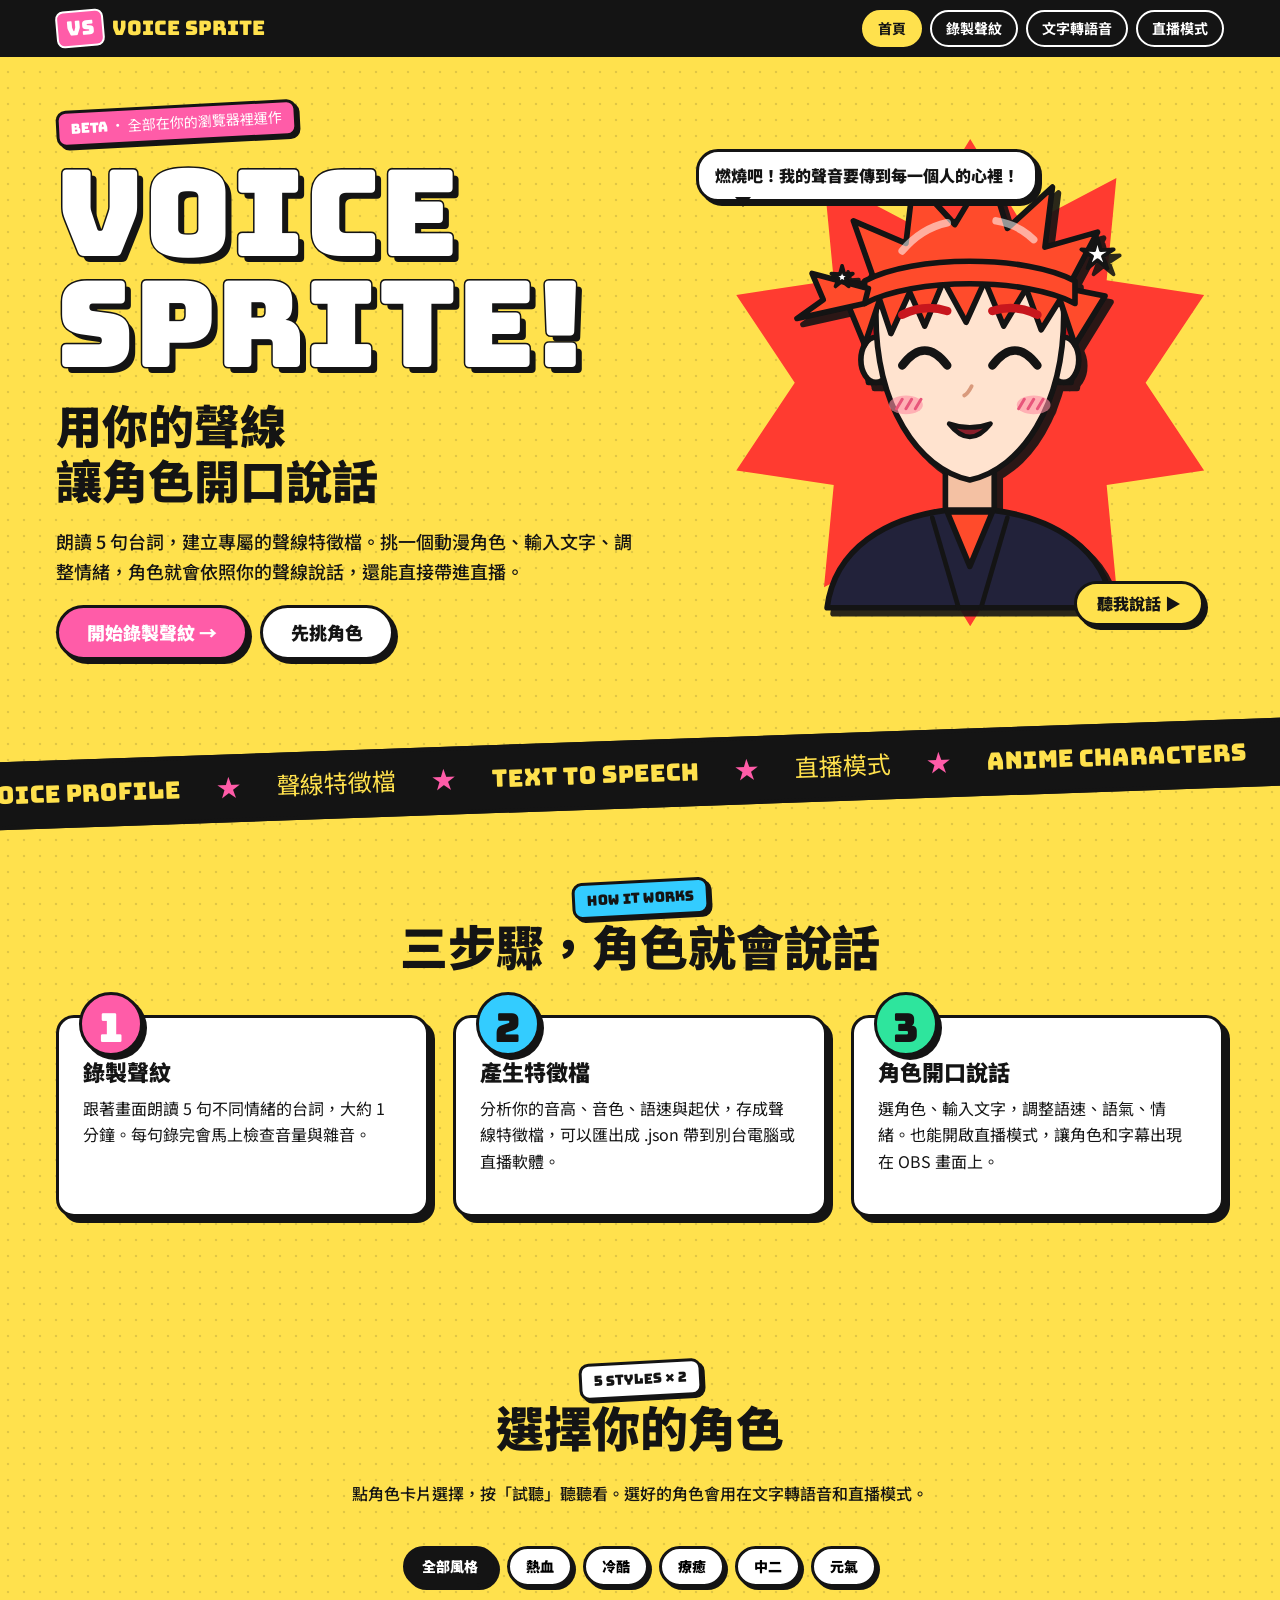
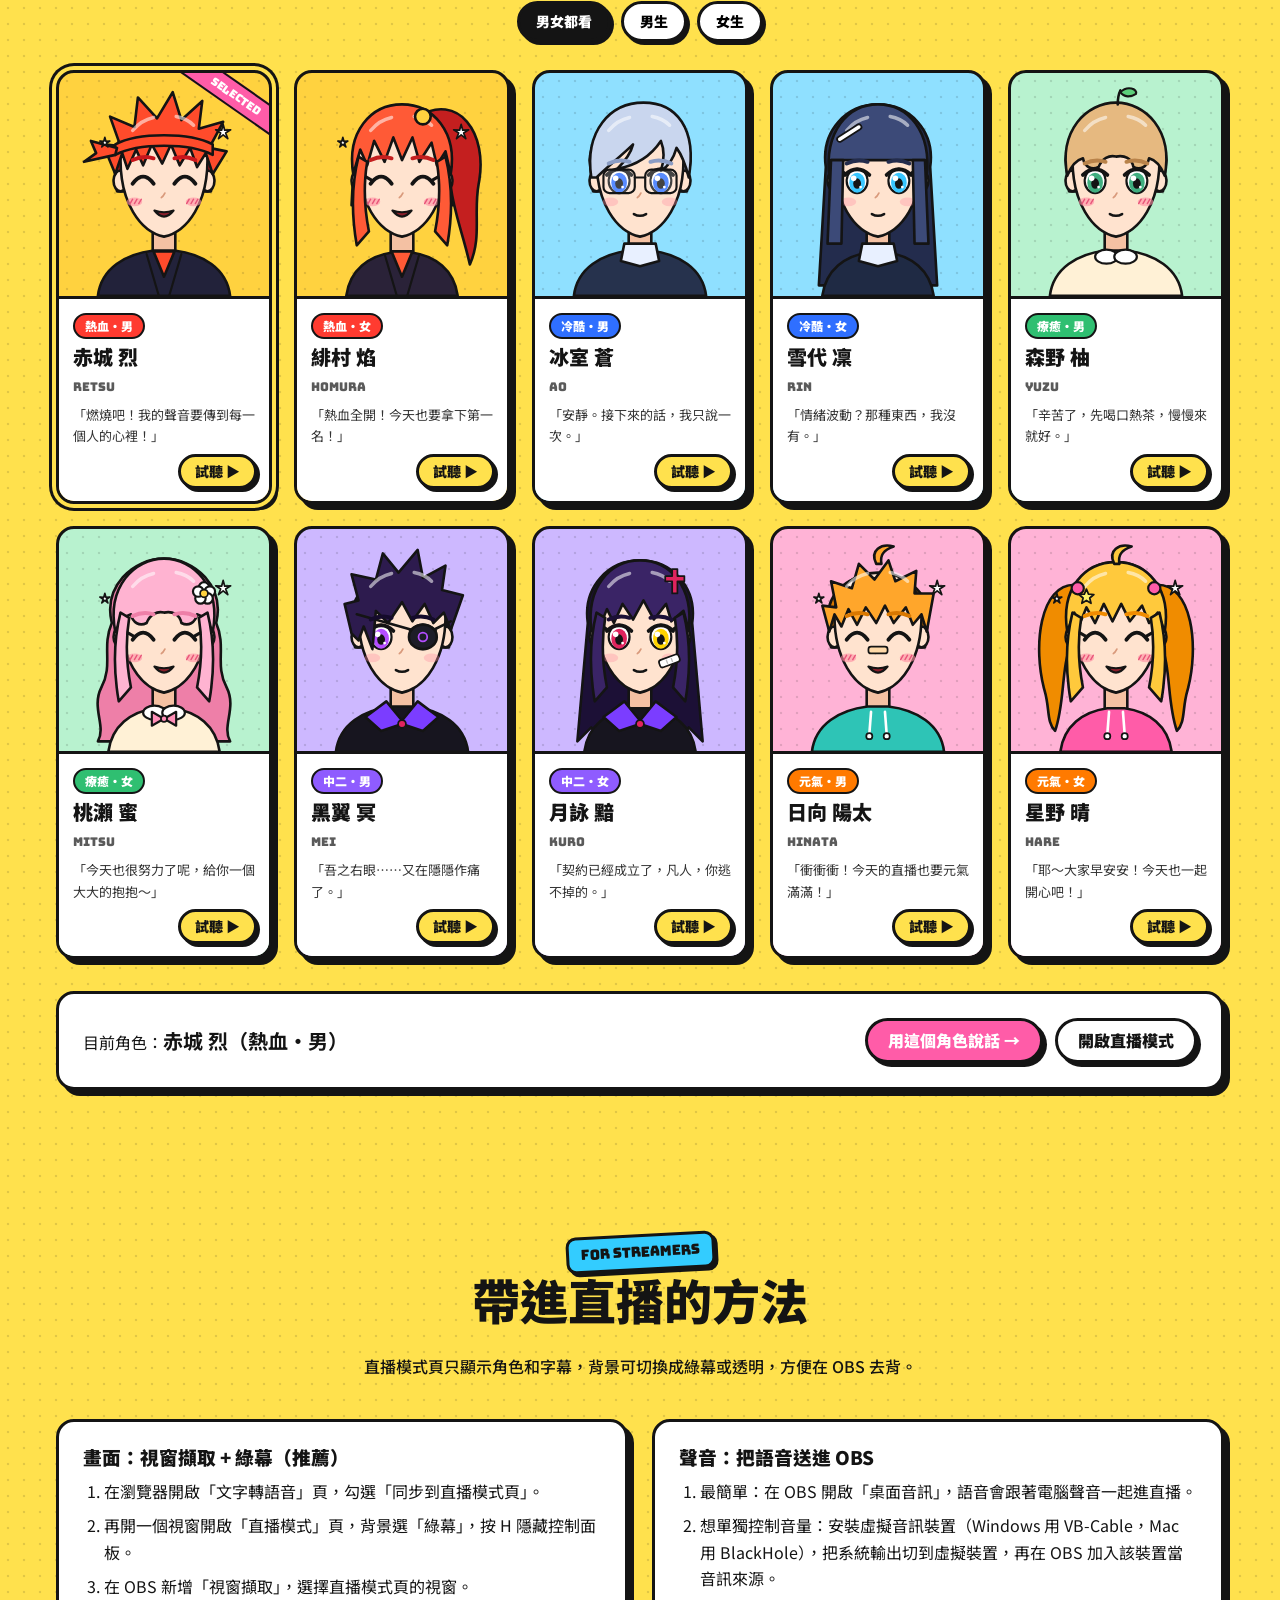
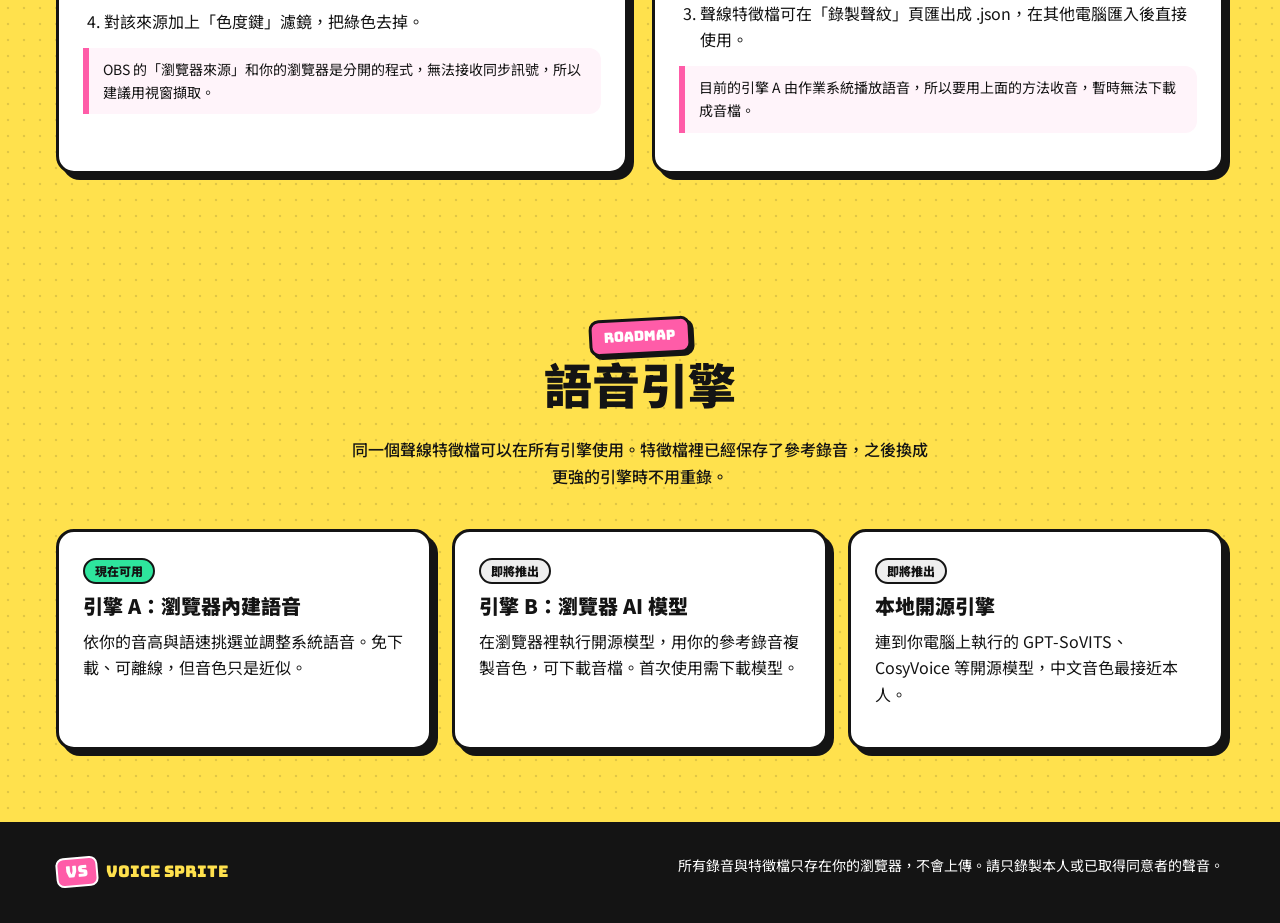
==== index.html @ a313269e "Initial VoiceSprite static site Voice profile recording, anime character TTS (engine A: Web Speech)," ====
<!doctype html>
<html lang="zh-Hant-TW">
<head>
  <meta charset="utf-8">
  <meta name="viewport" content="width=device-width, initial-scale=1">
  <title>VoiceSprite 聲線工坊</title>
  <meta name="description" content="朗讀 5 句台詞建立你的聲線特徵檔，選一個動漫角色，輸入文字就能讓角色用接近你的聲線說話，還能帶進直播。">
  <link rel="icon" href="images/favicon.svg" type="image/svg+xml">
  <link rel="preconnect" href="https://fonts.googleapis.com">
  <link rel="preconnect" href="https://fonts.gstatic.com" crossorigin>
  <link href="https://fonts.googleapis.com/css2?family=Bungee&family=Noto+Sans+TC:wght@500;700;900&display=swap" rel="stylesheet">
  <link rel="stylesheet" href="css/style.css">
  <script>document.documentElement.classList.add('js');</script>
</head>
<body data-page="home">
  <header class="site-header">
    <div class="inner">
      <a class="logo" href="index.html"><span>VS</span>VOICE SPRITE</a>
      <nav class="site-nav" aria-label="主選單">
        <a href="index.html" data-page="home">首頁</a>
        <a href="record.html" data-page="record">錄製聲紋</a>
        <a href="tts.html" data-page="tts">文字轉語音</a>
        <a href="live.html" data-page="live">直播模式</a>
      </nav>
    </div>
  </header>

  <main>
    <section class="hero">
      <div class="container hero-grid">
        <div class="hero-copy">
          <p class="sticker sticker-pink">BETA ・ 全部在你的瀏覽器裡運作</p>
          <h1 class="hero-title">
            <span class="en">VOICE<br>SPRITE!</span>
            <span class="zh">用你的聲線<br>讓角色開口說話</span>
          </h1>
          <p class="lead">朗讀 5 句台詞，建立專屬的聲線特徵檔。挑一個動漫角色、輸入文字、調整情緒，角色就會依照你的聲線說話，還能直接帶進直播。</p>
          <div class="btn-row">
            <a class="btn btn-pink btn-lg" href="record.html">開始錄製聲紋 →</a>
            <a class="btn btn-lg" href="#characters">先挑角色</a>
          </div>
        </div>
        <div class="hero-stage">
          <div class="burst" id="heroBurst"></div>
          <div class="hero-char" id="heroChar" title="點我說話"></div>
          <div class="speech-bubble" id="heroBubble">嗨！</div>
          <button class="btn btn-yellow" id="heroHello" type="button">聽我說話 ▶</button>
        </div>
      </div>
    </section>

    <div class="marquee" aria-hidden="true">
      <div class="marquee-track">
        <span>VOICE PROFILE</span><span class="star">★</span><span>聲線特徵檔</span><span class="star">★</span><span>TEXT TO SPEECH</span><span class="star">★</span><span>直播模式</span><span class="star">★</span><span>ANIME CHARACTERS</span><span class="star">★</span><span>情緒調整</span><span class="star">★</span>
        <span>VOICE PROFILE</span><span class="star">★</span><span>聲線特徵檔</span><span class="star">★</span><span>TEXT TO SPEECH</span><span class="star">★</span><span>直播模式</span><span class="star">★</span><span>ANIME CHARACTERS</span><span class="star">★</span><span>情緒調整</span><span class="star">★</span>
      </div>
    </div>

    <section class="section" id="how">
      <div class="container">
        <div class="section-head reveal">
          <p class="sticker">HOW IT WORKS</p>
          <h2>三步驟，角色就會說話</h2>
        </div>
        <div class="steps">
          <article class="card step reveal">
            <div class="step-no">1</div>
            <h3>錄製聲紋</h3>
            <p>跟著畫面朗讀 5 句不同情緒的台詞，大約 1 分鐘。每句錄完會馬上檢查音量與雜音。</p>
          </article>
          <article class="card step reveal">
            <div class="step-no">2</div>
            <h3>產生特徵檔</h3>
            <p>分析你的音高、音色、語速與起伏，存成聲線特徵檔，可以匯出成 .json 帶到別台電腦或直播軟體。</p>
          </article>
          <article class="card step reveal">
            <div class="step-no">3</div>
            <h3>角色開口說話</h3>
            <p>選角色、輸入文字，調整語速、語氣、情緒。也能開啟直播模式，讓角色和字幕出現在 OBS 畫面上。</p>
          </article>
        </div>
      </div>
    </section>

    <section class="section" id="characters">
      <div class="container">
        <div class="section-head reveal">
          <p class="sticker sticker-white">5 STYLES × 2</p>
          <h2>選擇你的角色</h2>
          <p>點角色卡片選擇，按「試聽」聽聽看。選好的角色會用在文字轉語音和直播模式。</p>
        </div>
        <div class="filters" id="styleFilters" role="group" aria-label="依風格篩選"></div>
        <div class="filters" id="genderFilters" role="group" aria-label="依性別篩選"></div>
        <div class="char-grid" id="charGrid"></div>
        <div class="card selected-bar reveal">
          <div>目前角色：<strong id="selectedName">—</strong></div>
          <div class="btn-row">
            <a class="btn btn-pink" href="tts.html">用這個角色說話 →</a>
            <a class="btn" href="live.html" target="_blank" rel="noopener">開啟直播模式</a>
          </div>
        </div>
      </div>
    </section>

    <section class="section" id="live-guide">
      <div class="container">
        <div class="section-head reveal">
          <p class="sticker">FOR STREAMERS</p>
          <h2>帶進直播的方法</h2>
          <p>直播模式頁只顯示角色和字幕，背景可切換成綠幕或透明，方便在 OBS 去背。</p>
        </div>
        <div class="guide-grid">
          <article class="card reveal">
            <h3>畫面：視窗擷取 + 綠幕（推薦）</h3>
            <ol>
              <li>在瀏覽器開啟「文字轉語音」頁，勾選「同步到直播模式頁」。</li>
              <li>再開一個視窗開啟「直播模式」頁，背景選「綠幕」，按 H 隱藏控制面板。</li>
              <li>在 OBS 新增「視窗擷取」，選擇直播模式頁的視窗。</li>
              <li>對該來源加上「色度鍵」濾鏡，把綠色去掉。</li>
            </ol>
            <p class="note">OBS 的「瀏覽器來源」和你的瀏覽器是分開的程式，無法接收同步訊號，所以建議用視窗擷取。</p>
          </article>
          <article class="card reveal">
            <h3>聲音：把語音送進 OBS</h3>
            <ol>
              <li>最簡單：在 OBS 開啟「桌面音訊」，語音會跟著電腦聲音一起進直播。</li>
              <li>想單獨控制音量：安裝虛擬音訊裝置（Windows 用 VB-Cable，Mac 用 BlackHole），把系統輸出切到虛擬裝置，再在 OBS 加入該裝置當音訊來源。</li>
              <li>聲線特徵檔可在「錄製聲紋」頁匯出成 .json，在其他電腦匯入後直接使用。</li>
            </ol>
            <p class="note">目前的引擎 A 由作業系統播放語音，所以要用上面的方法收音，暫時無法下載成音檔。</p>
          </article>
        </div>
      </div>
    </section>

    <section class="section" id="engines">
      <div class="container">
        <div class="section-head reveal">
          <p class="sticker sticker-pink">ROADMAP</p>
          <h2>語音引擎</h2>
          <p>同一個聲線特徵檔可以在所有引擎使用。特徵檔裡已經保存了參考錄音，之後換成更強的引擎時不用重錄。</p>
        </div>
        <div class="engine-cards">
          <article class="card engine-card reveal">
            <span class="tag tag-ready">現在可用</span>
            <h3>引擎 A：瀏覽器內建語音</h3>
            <p>依你的音高與語速挑選並調整系統語音。免下載、可離線，但音色只是近似。</p>
          </article>
          <article class="card engine-card reveal">
            <span class="tag tag-soon">即將推出</span>
            <h3>引擎 B：瀏覽器 AI 模型</h3>
            <p>在瀏覽器裡執行開源模型，用你的參考錄音複製音色，可下載音檔。首次使用需下載模型。</p>
          </article>
          <article class="card engine-card reveal">
            <span class="tag tag-soon">即將推出</span>
            <h3>本地開源引擎</h3>
            <p>連到你電腦上執行的 GPT-SoVITS、CosyVoice 等開源模型，中文音色最接近本人。</p>
          </article>
        </div>
      </div>
    </section>
  </main>

  <footer class="site-footer">
    <div class="container inner">
      <a class="logo" href="index.html"><span>VS</span>VOICE SPRITE</a>
      <p>所有錄音與特徵檔只存在你的瀏覽器，不會上傳。請只錄製本人或已取得同意者的聲音。</p>
    </div>
  </footer>

  <script src="js/app.js"></script>
  <script src="js/characters.js"></script>
  <script src="js/profile-store.js"></script>
  <script src="js/engines/engine-a-webspeech.js"></script>
  <script src="js/engines/engine-b-transformers.js"></script>
  <script src="js/engines/engine-local.js"></script>
  <script src="js/index.js"></script>
  <script>
  /* 檔案不完整時（例如直接在壓縮檔裡打開、只傳了 html），顯示說明而不是空白頁 */
  (function () {
    var cssOk = getComputedStyle(document.documentElement).getPropertyValue('--ink').trim() !== '';
    var jsOk = !!(window.VS && window.VS.engines);
    if (cssOk && jsOk) return;
    var d = document.createElement('div');
    d.setAttribute('role', 'alert');
    d.style.cssText = 'position:fixed;inset:0;z-index:9999;background:#fffbe0;color:#141414;font:16px/1.8 system-ui,sans-serif;padding:24px;overflow:auto';
    d.innerHTML = '<div style="max-width:640px;margin:0 auto">' +
      '<h1 style="font-size:24px;margin:0 0 12px">網站檔案不完整，無法正常顯示</h1>' +
      '<p>這個網頁需要和 <b>css</b>、<b>js</b>、<b>images</b> 三個資料夾放在一起才能運作，目前讀不到它們。</p>' +
      '<ol>' +
      '<li>如果收到的是壓縮檔（.zip），請先按右鍵「<b>全部解壓縮</b>」，再打開解壓後資料夾裡的 index.html。不要直接在壓縮檔裡點開。</li>' +
      '<li>確認 index.html 旁邊有 css、js、images 三個資料夾。用 LINE 等通訊軟體傳檔時，資料夾常會不見，請改傳整個壓縮檔。</li>' +
      '<li><b>最推薦</b>：請對方直接打開網站的 GitHub Pages 網址。錄製聲紋也只有網址版能使用麥克風。</li>' +
      '</ol></div>';
    document.body.appendChild(d);
  })();
  </script>
</body>
</html>
---- css/style.css ----
/* ========== VoiceSprite 聲線工坊 ========== */
:root {
  --ink: #141414;
  --paper: #fffaf0;
  --yellow: #ffe14d;
  --pink: #ff5ca8;
  --cyan: #33ccff;
  --red: #ff3b30;
  --purple: #8f5cff;
  --green: #2ee59d;
  --orange: #ff9f1c;
  --muted: #5a5a5a;
  --radius: 18px;
  --shadow: 6px 6px 0 var(--ink);
  --shadow-sm: 4px 4px 0 var(--ink);
  --font-display: 'Bungee', 'Noto Sans TC', sans-serif;
  --font-body: 'Noto Sans TC', system-ui, -apple-system, 'PingFang TC', 'Microsoft JhengHei', sans-serif;
  --dots: radial-gradient(rgba(20, 20, 20, .13) 1.3px, transparent 1.6px) 0 0 / 16px 16px;
}

* { box-sizing: border-box; }
html { scroll-behavior: smooth; }
body {
  margin: 0;
  font-family: var(--font-body);
  color: var(--ink);
  background: var(--dots), var(--yellow);
  line-height: 1.65;
  overflow-x: hidden;
}
a { color: inherit; }
h1, h2, h3 { line-height: 1.2; margin: 0 0 .5em; font-weight: 900; }
p { margin: 0 0 1em; }
.container { max-width: 1200px; margin: 0 auto; padding: 0 16px; }
.page { padding-top: 36px; padding-bottom: 72px; }
.section { padding: 72px 0; }
.muted { color: var(--muted); }
.small { font-size: 14px; }
[hidden] { display: none !important; }

/* ---------- Header ---------- */
.site-header { position: sticky; top: 0; z-index: 50; background: var(--ink); color: #fff; }
.site-header .inner { max-width: 1200px; margin: 0 auto; padding: 10px 16px; display: flex; align-items: center; gap: 16px; justify-content: space-between; }
.logo { font-family: var(--font-display); font-size: 20px; color: var(--yellow); text-decoration: none; display: flex; align-items: center; gap: 8px; white-space: nowrap; }
.logo span { background: var(--pink); color: #fff; padding: 0 8px; border: 2px solid #fff; border-radius: 8px; transform: rotate(-5deg); display: inline-block; }
.site-nav { display: flex; gap: 8px; overflow-x: auto; scrollbar-width: none; }
.site-nav::-webkit-scrollbar { display: none; }
.site-nav a { color: #fff; text-decoration: none; font-weight: 700; padding: 5px 14px; border: 2px solid #fff; border-radius: 999px; font-size: 14px; white-space: nowrap; transition: background .15s, color .15s; }
.site-nav a:hover { background: #fff; color: var(--ink); }
.site-nav a[aria-current="page"] { background: var(--yellow); color: var(--ink); border-color: var(--yellow); }

/* ---------- Buttons ---------- */
.btn {
  --bg: #fff;
  display: inline-flex; align-items: center; justify-content: center; gap: 8px;
  padding: 10px 20px; font: inherit; font-weight: 900; font-size: 16px; line-height: 1.2;
  color: var(--ink); background: var(--bg);
  border: 3px solid var(--ink); border-radius: 999px; box-shadow: var(--shadow-sm);
  cursor: pointer; text-decoration: none; white-space: nowrap;
  transition: transform .12s, box-shadow .12s;
}
.btn:hover { transform: translate(-2px, -2px); box-shadow: 6px 6px 0 var(--ink); }
.btn:active { transform: translate(3px, 3px); box-shadow: 1px 1px 0 var(--ink); }
.btn:disabled, .btn[aria-disabled="true"] { opacity: .45; cursor: not-allowed; transform: none; box-shadow: var(--shadow-sm); }
.btn-pink { --bg: var(--pink); color: #fff; }
.btn-yellow { --bg: var(--yellow); }
.btn-cyan { --bg: var(--cyan); }
.btn-ink { --bg: var(--ink); color: #fff; }
.btn-red { --bg: var(--red); color: #fff; }
.btn-lg { padding: 14px 28px; font-size: 18px; }
.btn-sm { padding: 6px 14px; font-size: 14px; box-shadow: 3px 3px 0 var(--ink); }
.btn-row { display: flex; flex-wrap: wrap; gap: 12px; align-items: center; }
:focus-visible { outline: 3px dashed var(--ink); outline-offset: 3px; }

/* ---------- Common blocks ---------- */
.card { background: #fff; border: 3px solid var(--ink); border-radius: var(--radius); box-shadow: var(--shadow); padding: 24px; }
.sticker { display: inline-block; font-family: var(--font-display); font-size: 14px; padding: 4px 12px; background: var(--cyan); border: 3px solid var(--ink); border-radius: 10px; transform: rotate(-3deg); box-shadow: 3px 3px 0 var(--ink); margin: 0 0 16px; }
.sticker-pink { background: var(--pink); color: #fff; }
.sticker-white { background: #fff; }
.tag { display: inline-block; font-size: 12px; font-weight: 900; padding: 1px 10px; border: 2px solid var(--ink); border-radius: 999px; background: var(--yellow); white-space: nowrap; }
.tag-soon { background: #eee; }
.section-head { text-align: center; margin-bottom: 40px; }
.section-head h2 { font-size: clamp(30px, 5vw, 48px); }
.section-head p { max-width: 36em; margin: 0 auto; font-weight: 500; }
.page-head { margin-bottom: 28px; }
.page-head h1 { font-size: clamp(32px, 5.5vw, 54px); }
.page-head p { max-width: 42em; font-weight: 500; }

.js .reveal { opacity: 0; transform: translateY(24px) rotate(-1deg); transition: opacity .5s, transform .5s cubic-bezier(.2, 1.4, .4, 1); }
.js .reveal.in { opacity: 1; transform: none; }

/* ---------- Hero ---------- */
.hero { padding: 48px 0 80px; }
.hero-grid { display: grid; grid-template-columns: 1.1fr .9fr; gap: 40px; align-items: center; }
.hero-title { margin: 0 0 20px; }
.hero-title .en { display: block; font-family: var(--font-display); font-weight: 400; font-size: clamp(56px, 10vw, 120px); line-height: .92; color: #fff; -webkit-text-stroke: 3px var(--ink); paint-order: stroke fill; text-shadow: 6px 6px 0 var(--ink); }
.hero-title .zh { display: block; font-size: clamp(28px, 4.4vw, 46px); margin-top: 18px; }
.lead { font-size: 18px; font-weight: 500; max-width: 32em; }
.hero-stage { position: relative; aspect-ratio: 1 / 1; display: grid; place-items: center; }
.burst { position: absolute; inset: 2%; background: var(--pink); border: 0; clip-path: polygon(50% 0, 61% 18%, 80% 8%, 78% 29%, 98% 32%, 86% 50%, 98% 68%, 78% 71%, 80% 92%, 61% 82%, 50% 100%, 39% 82%, 20% 92%, 22% 71%, 2% 68%, 14% 50%, 2% 32%, 22% 29%, 20% 8%, 39% 18%); animation: spin 50s linear infinite; transition: background .3s; }
.hero-char { position: relative; width: 74%; cursor: pointer; filter: drop-shadow(6px 6px 0 rgba(20, 20, 20, .9)); }
.hero-stage .speech-bubble { top: 4%; left: -4%; max-width: 70%; }
.hero-stage .btn { position: absolute; bottom: 2%; right: 4%; }

.speech-bubble { position: absolute; z-index: 2; background: #fff; border: 3px solid var(--ink); border-radius: 22px; padding: 10px 16px; font-weight: 900; font-size: 16px; box-shadow: var(--shadow-sm); }
.speech-bubble::after { content: ''; position: absolute; bottom: -16px; left: 36px; border: 8px solid transparent; border-top: 10px solid var(--ink); }

/* ---------- Marquee ---------- */
.marquee { background: var(--ink); color: var(--yellow); transform: rotate(-2deg); margin: 0 -40px; overflow: hidden; white-space: nowrap; border-block: 4px solid var(--ink); }
.marquee-track { display: inline-block; font-family: var(--font-display); font-size: 24px; padding: 10px 0; animation: marquee 32s linear infinite; }
.marquee-track span { margin: 0 18px; }
.marquee-track .star { color: var(--pink); }

/* ---------- Steps ---------- */
.steps { display: grid; grid-template-columns: repeat(3, 1fr); gap: 24px; }
.step { position: relative; padding-top: 40px; }
.step-no { position: absolute; top: -26px; left: 20px; font-family: var(--font-display); font-size: 40px; width: 64px; height: 64px; display: grid; place-items: center; background: var(--pink); color: #fff; border: 3px solid var(--ink); border-radius: 50%; box-shadow: var(--shadow-sm); }
.step:nth-child(2) .step-no { background: var(--cyan); color: var(--ink); }
.step:nth-child(3) .step-no { background: var(--green); color: var(--ink); }
.step h3 { font-size: 22px; }

/* ---------- Characters ---------- */
.filters { display: flex; flex-wrap: wrap; gap: 10px; justify-content: center; margin-bottom: 14px; }
.chip { font: inherit; font-weight: 900; font-size: 14px; padding: 6px 16px; background: #fff; border: 3px solid var(--ink); border-radius: 999px; cursor: pointer; box-shadow: 3px 3px 0 var(--ink); transition: transform .1s; }
.chip:hover { transform: translate(-1px, -1px); }
.chip[aria-pressed="true"] { background: var(--ink); color: #fff; }
.char-grid { display: grid; grid-template-columns: repeat(auto-fill, minmax(200px, 1fr)); gap: 22px; margin-top: 28px; }
.char-card { position: relative; background: var(--dots), var(--card-bg, #fff); border: 3px solid var(--ink); border-radius: var(--radius); box-shadow: var(--shadow); overflow: hidden; transition: transform .15s; }
.char-card:hover { transform: translateY(-4px) rotate(-1deg); }
.char-card.is-selected { box-shadow: 0 0 0 4px var(--yellow), 0 0 0 7px var(--ink), var(--shadow); }
.char-card.is-selected::before { content: 'SELECTED'; position: absolute; top: 10px; right: -30px; z-index: 2; transform: rotate(35deg); background: var(--pink); color: #fff; font-family: var(--font-display); font-size: 11px; padding: 2px 34px; border-block: 2px solid var(--ink); }
.char-pick { display: block; width: 100%; padding: 0; border: 0; background: none; cursor: pointer; text-align: left; font: inherit; color: inherit; }
.char-art { padding: 14px 18px 0; }
.char-meta { background: #fff; border-top: 3px solid var(--ink); padding: 12px 14px 54px; }
.char-meta h3 { font-size: 20px; margin: 6px 0 2px; }
.char-meta .en { font-family: var(--font-display); font-size: 12px; color: var(--muted); }
.char-meta p { font-size: 13px; margin: 6px 0 0; color: #333; }
.char-hear { position: absolute; right: 12px; bottom: 12px; }
.char-card.talking .char-svg .c-head, .char-card.talking .char-svg .c-back { animation-duration: .6s; }
.selected-bar { margin-top: 32px; display: flex; flex-wrap: wrap; gap: 16px; align-items: center; justify-content: space-between; }
.selected-bar strong { font-size: 20px; }

/* ---------- Character SVG ---------- */
.char-svg { display: block; width: 100%; height: auto; overflow: visible; }
.char-svg .m-open { display: none; }
.char-svg.is-open .m-open { display: inline; }
.char-svg.is-open .m-closed { display: none; }
.char-svg .c-head, .char-svg .c-back { transform-box: view-box; transform-origin: 100px 190px; animation: bob 3.2s ease-in-out infinite; }
.char-svg .c-eyes { transform-box: view-box; transform-origin: 100px 108px; animation: blink 4.6s infinite; }

/* ---------- Guide / Engines ---------- */
.guide-grid { display: grid; grid-template-columns: repeat(2, 1fr); gap: 24px; }
.guide-grid ol { padding-left: 1.3em; margin: 0; }
.guide-grid li { margin-bottom: 8px; }
.note { border-left: 6px solid var(--pink); background: #fff4fa; padding: 10px 14px; border-radius: 0 12px 12px 0; font-size: 14px; margin-top: 14px; }
.engine-cards { display: grid; grid-template-columns: repeat(3, 1fr); gap: 20px; }
.engine-card h3 { font-size: 20px; }
.engine-card .tag { margin-bottom: 10px; }
.tag-ready { background: var(--green); }

/* ---------- Forms ---------- */
.field { display: grid; gap: 6px; margin-bottom: 18px; }
.field > .label-text, .field-label { font-weight: 900; font-size: 15px; display: flex; justify-content: space-between; align-items: baseline; gap: 8px; }
.field-label output { font-family: var(--font-display); font-size: 14px; }
input[type="text"], select, textarea { font: inherit; font-size: 16px; padding: 10px 12px; border: 3px solid var(--ink); border-radius: 12px; background: #fff; color: var(--ink); width: 100%; }
textarea { resize: vertical; min-height: 120px; }
input[type="range"] { width: 100%; accent-color: var(--pink); }
.check { display: flex; gap: 10px; align-items: flex-start; font-weight: 700; cursor: pointer; }
.check input { width: 22px; height: 22px; accent-color: var(--pink); flex: none; margin-top: 2px; }
.seg { display: flex; flex-wrap: wrap; gap: 8px; }
.error { color: #c40018; font-weight: 700; }

/* ---------- Record page ---------- */
.consent-card { max-width: 760px; }
.consent-card ul { padding-left: 1.3em; }
.studio-grid { display: grid; grid-template-columns: 320px 1fr; gap: 24px; align-items: start; }
.meter-card { position: sticky; top: 80px; }
.wave { width: 100%; height: 120px; display: block; background: var(--ink); border-radius: 12px; }
.level { height: 18px; border: 3px solid var(--ink); border-radius: 999px; overflow: hidden; margin: 14px 0 8px; background: #eee; }
.level-bar { height: 100%; width: 0; background: linear-gradient(90deg, var(--green) 0 60%, var(--yellow) 60% 85%, var(--red) 85%); background-size: 100vw 100%; transition: width .06s linear; }
.progress-dots { display: flex; gap: 8px; margin-top: 14px; }
.progress-dots span { width: 28px; height: 28px; border-radius: 50%; border: 3px solid var(--ink); background: #fff; display: grid; place-items: center; font-size: 12px; font-weight: 900; }
.progress-dots .pass { background: var(--green); }
.progress-dots .warn { background: var(--orange); }
.progress-dots .fail { background: var(--red); color: #fff; }
.prompt-list { display: grid; gap: 20px; }
.prompt-card { transition: transform .15s; }
.prompt-card.is-recording { border-color: var(--red); box-shadow: 6px 6px 0 var(--red); transform: rotate(-.5deg); }
.prompt-head { display: flex; align-items: center; gap: 10px; flex-wrap: wrap; margin-bottom: 8px; }
.prompt-no { font-family: var(--font-display); font-size: 28px; }
.prompt-text { font-size: clamp(20px, 2.6vw, 26px); font-weight: 900; line-height: 1.6; margin: 6px 0 16px; }
.timer { font-family: var(--font-display); font-size: 14px; }
.rec-dot { width: 12px; height: 12px; background: #fff; border-radius: 50%; display: inline-block; }
.is-recording .rec-dot { animation: pulse 1s infinite; }
.badge { margin-left: auto; font-size: 13px; font-weight: 900; padding: 2px 12px; border: 2px solid var(--ink); border-radius: 999px; background: #eee; }
.badge.pass { background: var(--green); }
.badge.warn { background: var(--orange); }
.badge.fail { background: var(--red); color: #fff; }
.quality-list { margin: 12px 0 0; padding-left: 1.2em; font-size: 14px; }
.finish-card { margin-top: 24px; display: flex; flex-wrap: wrap; align-items: center; justify-content: space-between; gap: 16px; }
.summary-chips { display: flex; flex-wrap: wrap; gap: 10px; margin: 12px 0 18px; }
.summary-chip { border: 3px solid var(--ink); border-radius: 14px; padding: 8px 14px; background: var(--paper); }
.summary-chip small { display: block; font-size: 12px; color: var(--muted); font-weight: 700; }
.summary-chip b { font-size: 18px; }
.library { margin-top: 48px; }
.library-head { display: flex; flex-wrap: wrap; justify-content: space-between; align-items: center; gap: 12px; margin-bottom: 16px; }
.profile-list { display: grid; gap: 14px; }
.profile-row { display: flex; flex-wrap: wrap; gap: 12px; align-items: center; justify-content: space-between; padding: 16px 18px; }
.profile-row h3 { font-size: 18px; margin: 0; }
.profile-row .meta { font-size: 13px; color: var(--muted); }
.profile-row.is-active { background: #fffbe0; }
.empty { text-align: center; padding: 28px; border: 3px dashed var(--ink); border-radius: var(--radius); background: rgba(255, 255, 255, .6); font-weight: 700; }

/* ---------- TTS page ---------- */
.tts-grid { display: grid; grid-template-columns: minmax(0, 1fr) minmax(0, 1.15fr); gap: 24px; align-items: start; }
.stage { position: sticky; top: 80px; background: var(--dots), var(--stage-bg, var(--cyan)); padding: 24px; min-height: 520px; display: flex; flex-direction: column; align-items: center; justify-content: flex-end; overflow: hidden; }
.stage .speech-bubble { top: 20px; left: 20px; right: 20px; text-align: center; font-size: 18px; min-height: 52px; }
.stage .speech-bubble::after { left: 50%; margin-left: -8px; }
.stage-char { width: min(380px, 92%); margin-top: 80px; filter: drop-shadow(6px 6px 0 rgba(20, 20, 20, .9)); }
.stage-name { margin-top: 12px; background: #fff; border: 3px solid var(--ink); border-radius: 12px; padding: 4px 16px; font-weight: 900; box-shadow: var(--shadow-sm); }
.stage.talking .char-svg .c-head, .stage.talking .char-svg .c-back { animation-duration: .6s; }
.controls h2 { font-size: 20px; margin-bottom: 12px; }
.ctl-block { padding-bottom: 18px; margin-bottom: 18px; border-bottom: 3px dashed #ddd; }
.ctl-block:last-child { border-bottom: 0; margin-bottom: 0; padding-bottom: 0; }
.engine-list { display: grid; grid-template-columns: repeat(3, 1fr); gap: 10px; }
.engine-opt { position: relative; display: grid; gap: 4px; padding: 10px 12px; border: 3px solid var(--ink); border-radius: 14px; cursor: pointer; background: #fff; font-size: 13px; }
.engine-opt input { position: absolute; opacity: 0; pointer-events: none; }
.engine-opt .engine-name { font-weight: 900; font-size: 14px; }
.engine-opt:has(input:checked) { background: var(--yellow); box-shadow: var(--shadow-sm); }
.engine-opt.is-disabled { opacity: .55; cursor: not-allowed; background: #f3f3f3; }
.engine-opt:has(input:focus-visible) { outline: 3px dashed var(--ink); outline-offset: 3px; }
.char-strip { display: flex; gap: 8px; overflow-x: auto; padding: 4px 4px 10px; }
.char-mini { flex: none; width: 64px; padding: 4px 4px 0; border: 3px solid var(--ink); border-radius: 12px; background: var(--mini-bg, #fff); cursor: pointer; }
.char-mini[aria-pressed="true"] { box-shadow: 0 0 0 3px var(--yellow), 0 0 0 6px var(--ink); }
.char-mini .char-svg .c-head, .char-mini .char-svg .c-back, .char-mini .char-svg .c-eyes { animation: none; }
.text-meta { display: flex; justify-content: space-between; font-size: 13px; color: var(--muted); margin-top: 4px; }
.phrases { display: flex; flex-wrap: wrap; gap: 8px; margin-top: 10px; }
.phrases .chip { font-size: 13px; padding: 4px 12px; font-weight: 700; }
.sliders { display: grid; grid-template-columns: repeat(3, 1fr); gap: 16px; }
.readout { font-size: 13px; background: var(--paper); border: 2px solid var(--ink); border-radius: 10px; padding: 8px 12px; margin-top: 4px; }
.play-row { display: flex; flex-wrap: wrap; gap: 12px; align-items: center; }
.profile-summary { display: flex; flex-wrap: wrap; gap: 6px; margin-top: 8px; }

/* ---------- Live page ---------- */
body.live { min-height: 100vh; overflow: hidden; background: transparent; }
body.live.bg-green { background: #00ff00; }
body.live.bg-blue { background: #0047ff; }
body.live.bg-pop { background: var(--dots), var(--yellow); }
body.live.bg-transparent { background: transparent; }
.live-stage { position: fixed; inset: 0; display: flex; align-items: flex-end; justify-content: center; }
.live-char { width: min(70vh, 90vw); margin-bottom: -2vh; }
.live-sub { position: fixed; left: 50%; bottom: 6vh; transform: translateX(-50%); width: min(1000px, 92vw); text-align: center; font-weight: 900; font-size: clamp(22px, 4.2vh, 44px); color: #fff; -webkit-text-stroke: 6px var(--ink); paint-order: stroke fill; line-height: 1.35; pointer-events: none; }
.live-sub:empty { display: none; }
.live-toggle { position: fixed; top: 16px; right: 16px; z-index: 20; }
.live-controls { position: fixed; top: 70px; right: 16px; z-index: 20; width: min(360px, calc(100vw - 32px)); max-height: calc(100vh - 90px); overflow-y: auto; padding: 18px; }
.live-controls h2 { font-size: 18px; }
body.no-controls .live-toggle, body.no-controls .live-controls { display: none; }
.sync-status { font-size: 13px; color: var(--muted); }

/* ---------- Footer & Toast ---------- */
.site-footer { background: var(--ink); color: #fff; padding: 32px 0; font-size: 14px; }
.site-footer .inner { display: flex; flex-wrap: wrap; gap: 12px; justify-content: space-between; }
.site-footer .logo { font-size: 16px; }
.toast-box { position: fixed; left: 50%; bottom: 20px; transform: translateX(-50%); z-index: 100; display: grid; gap: 8px; width: min(420px, calc(100vw - 32px)); }
.toast { background: var(--ink); color: #fff; border: 3px solid var(--ink); border-radius: 14px; padding: 10px 16px; font-weight: 700; box-shadow: 4px 4px 0 var(--pink); animation: pop .25s cubic-bezier(.2, 1.6, .4, 1); transition: opacity .3s; }
.toast-error { background: var(--red); }
.toast-success { background: #0f7a48; }
.toast.out { opacity: 0; }

/* ---------- Animations ---------- */
@keyframes spin { to { transform: rotate(360deg); } }
@keyframes marquee { to { transform: translateX(-50%); } }
@keyframes bob { 50% { transform: translateY(2px) rotate(.6deg); } }
@keyframes blink { 0%, 93%, 100% { transform: scaleY(1); } 95% { transform: scaleY(.1); } }
@keyframes pulse { 50% { opacity: .2; } }
@keyframes pop { from { transform: scale(.8); opacity: 0; } }

@media (prefers-reduced-motion: reduce) {
  *, *::before, *::after { animation: none !important; transition: none !important; }
  html { scroll-behavior: auto; }
}

/* ---------- Responsive ---------- */
@media (max-width: 960px) {
  .hero-grid, .tts-grid, .studio-grid { grid-template-columns: 1fr; }
  .hero-stage { max-width: 460px; width: 100%; margin: 0 auto; }
  .stage, .meter-card { position: relative; top: 0; }
  .stage { min-height: 420px; }
  .steps, .engine-cards { grid-template-columns: 1fr; gap: 40px; }
  .engine-cards { gap: 20px; }
  .guide-grid { grid-template-columns: 1fr; }
}
@media (max-width: 600px) {
  .section { padding: 56px 0; }
  .card { padding: 18px; }
  .site-header .inner { flex-direction: column; align-items: stretch; gap: 8px; }
  .engine-list, .sliders { grid-template-columns: 1fr; }
  .char-grid { grid-template-columns: repeat(2, 1fr); gap: 14px; }
  .char-meta { padding: 10px 10px 50px; }
  .char-meta h3 { font-size: 17px; }
  .char-meta p { display: none; }
  .hero-title .en { -webkit-text-stroke: 2px var(--ink); text-shadow: 4px 4px 0 var(--ink); }
  .marquee-track { font-size: 18px; }
}
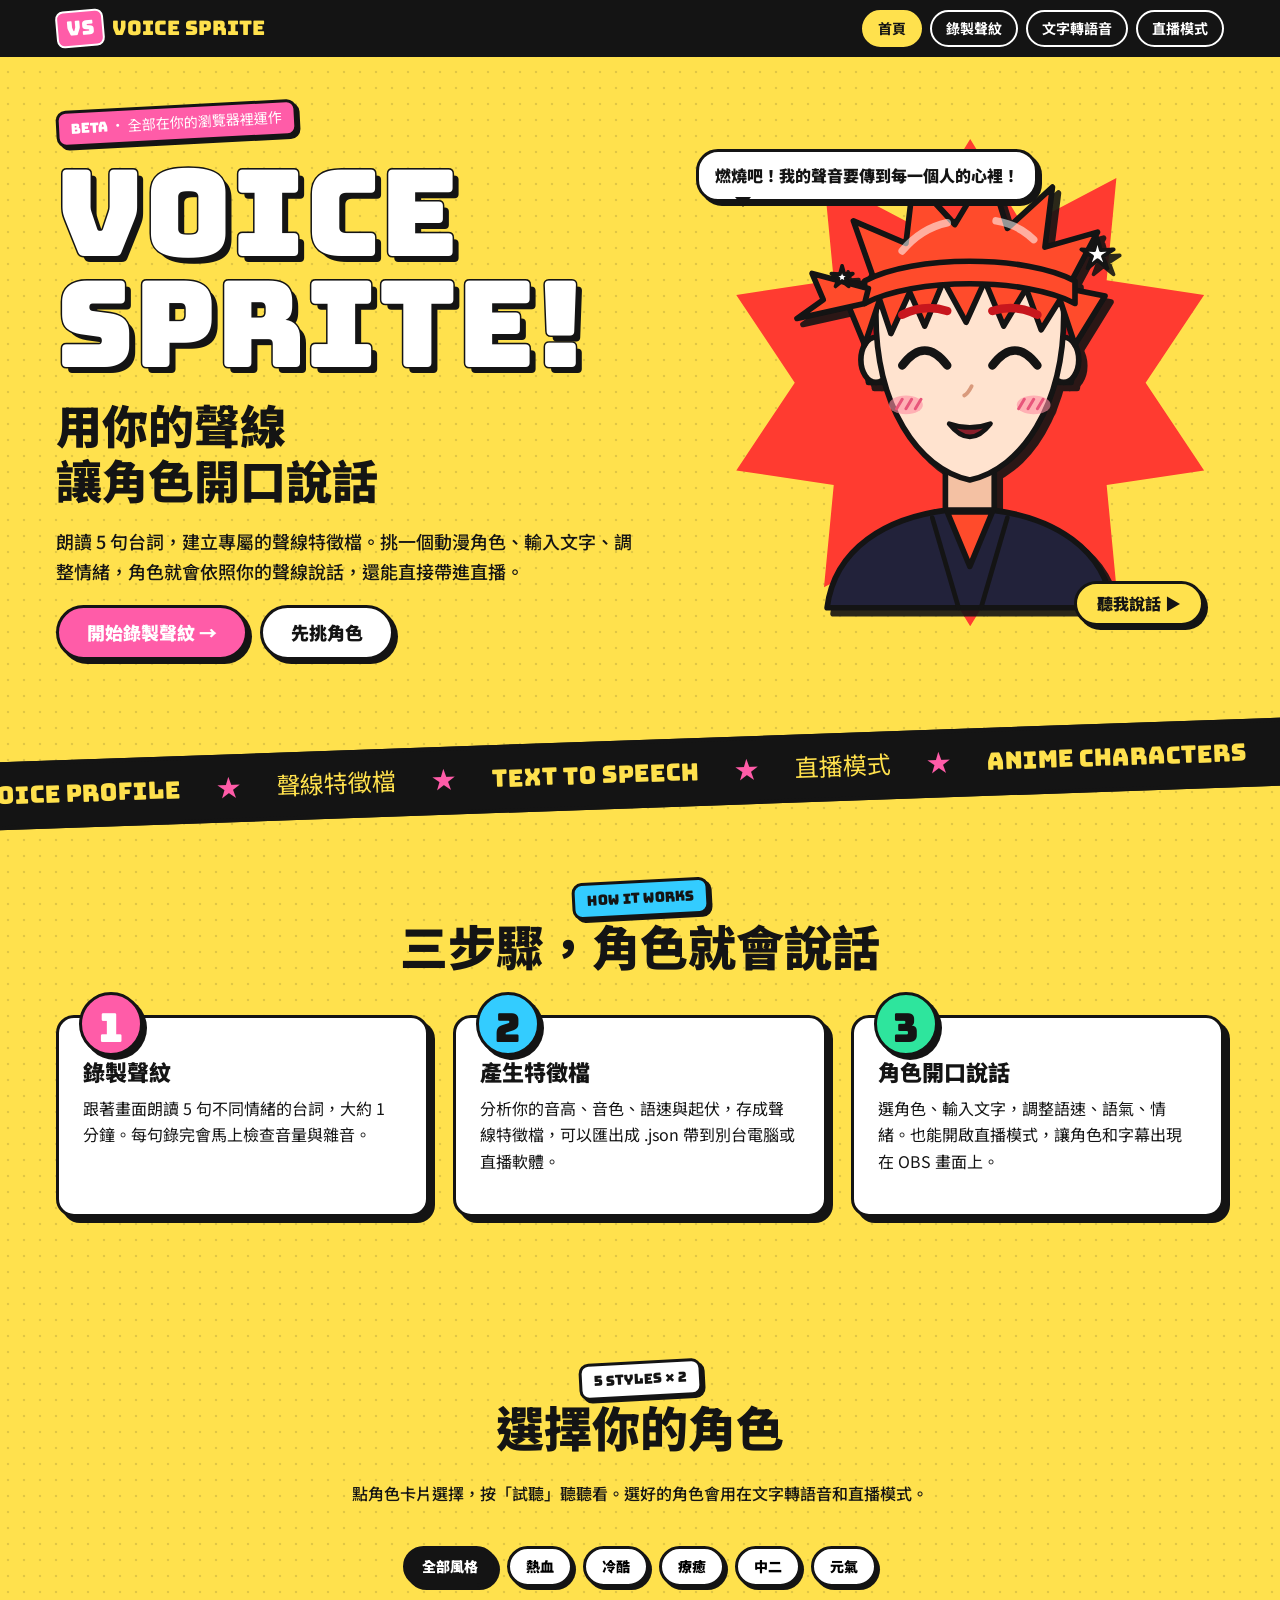
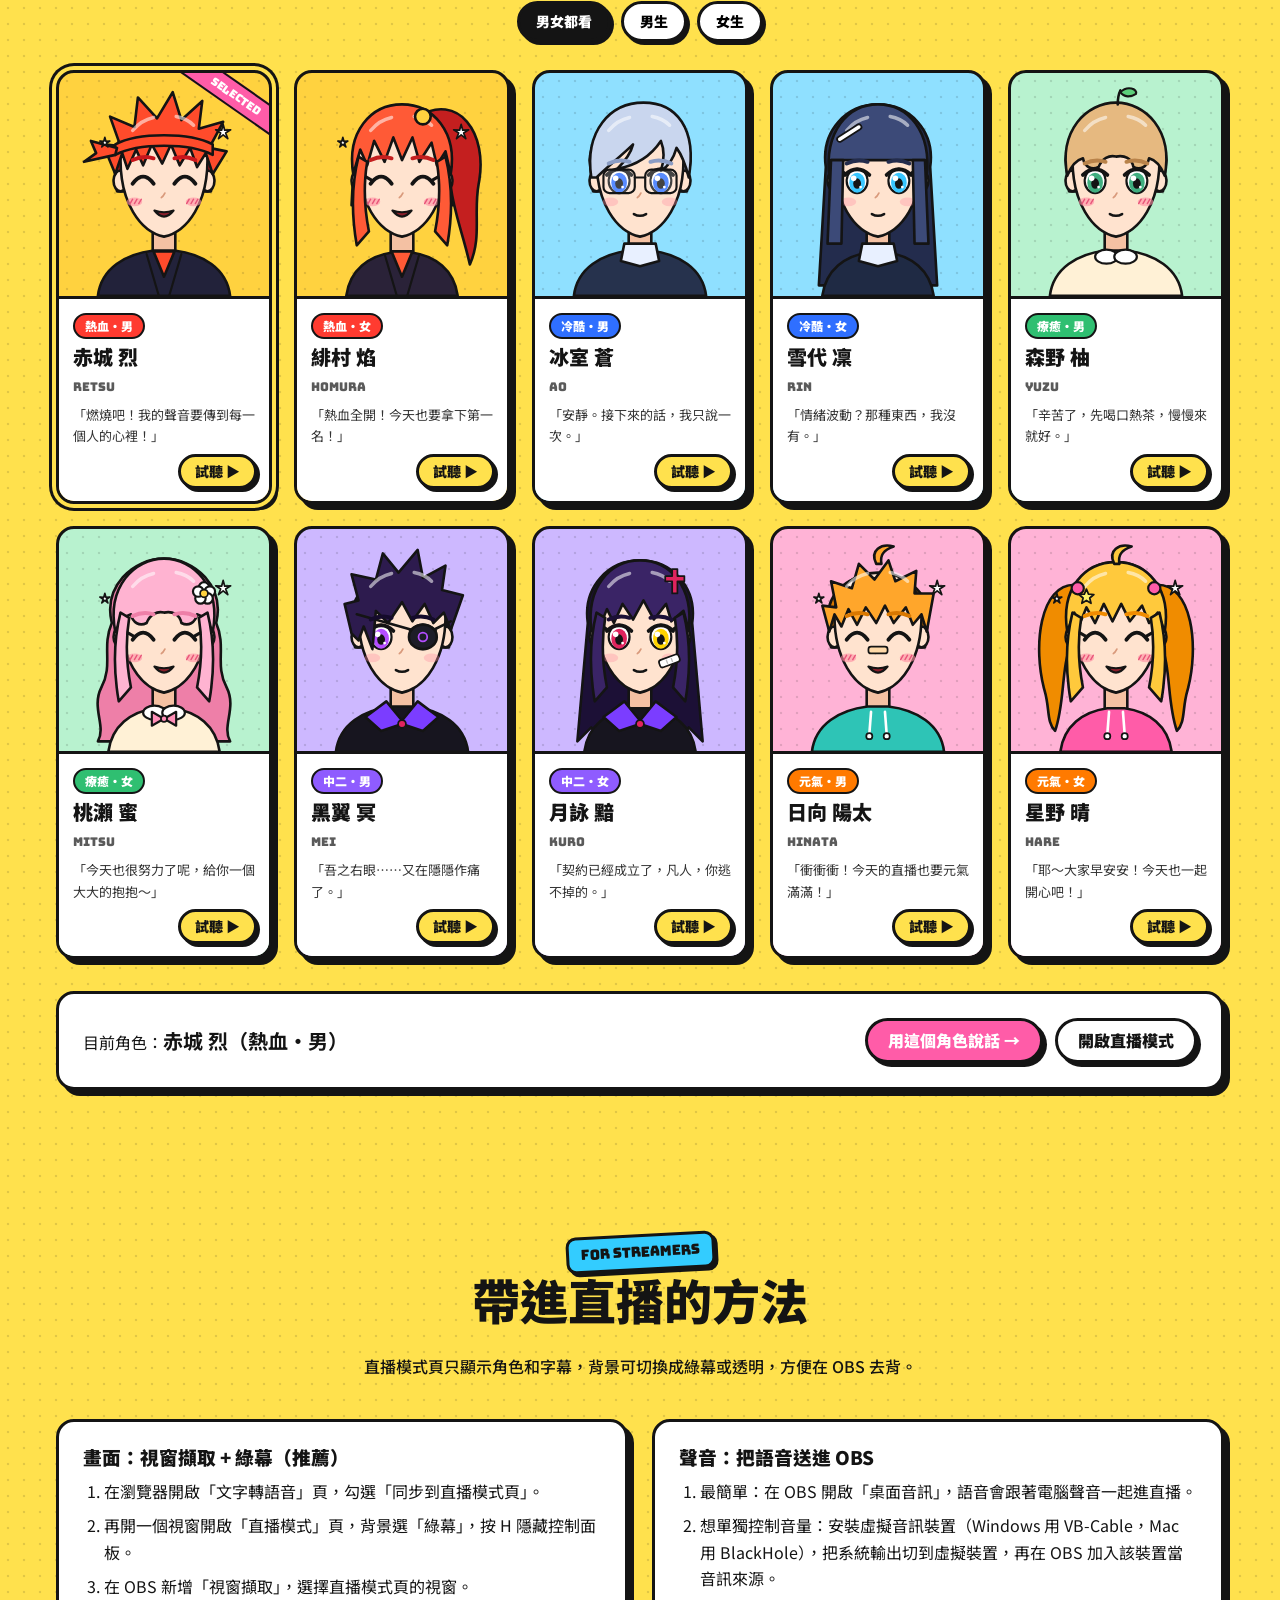
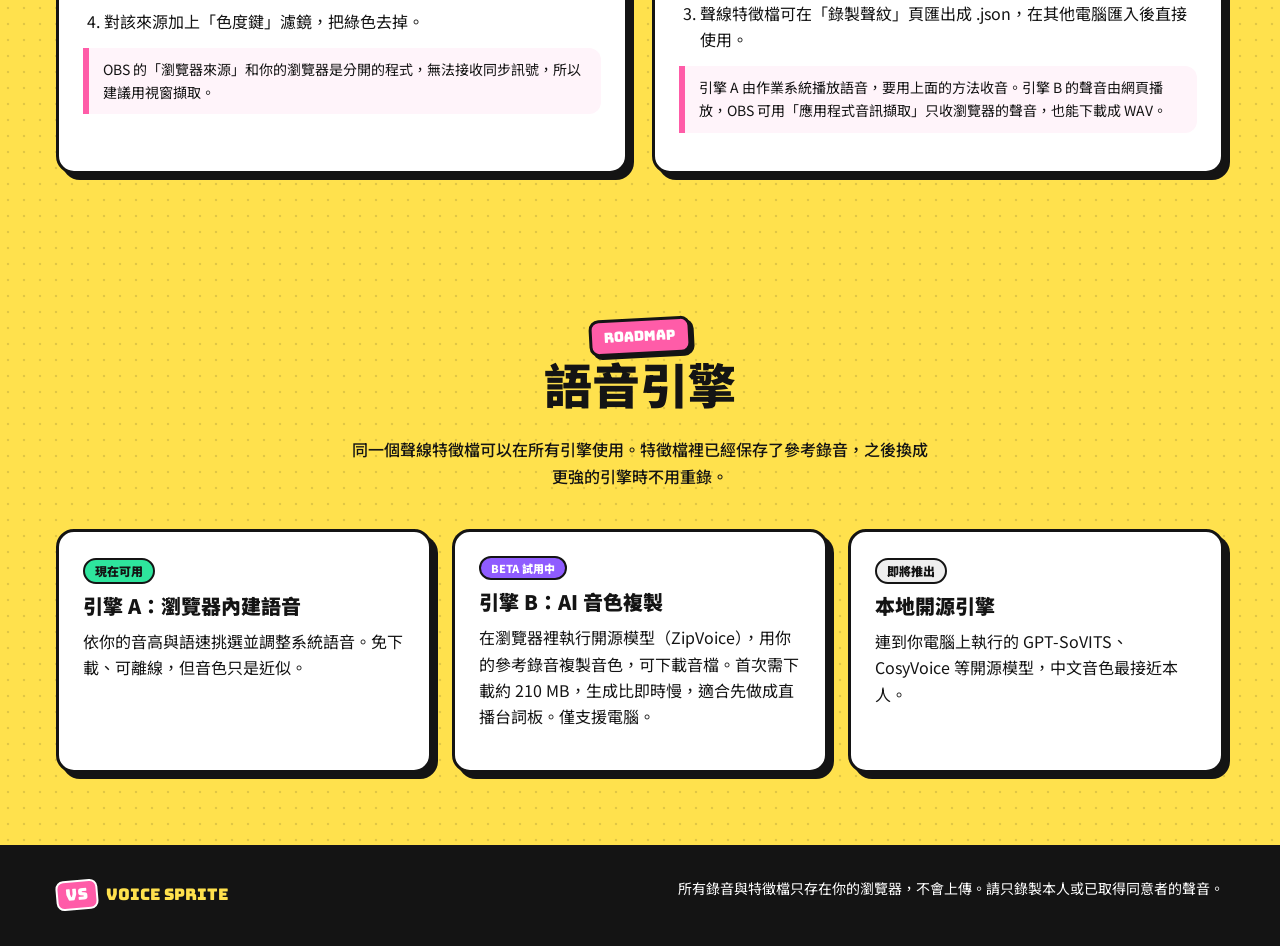
==== commit 787ab077: "Add engine B (beta): in-browser voice cloning with ZipVoice - sherpa-onnx WebAssembly + ZipVoice zh-" ====
--- a/index.html
+++ b/index.html
@@ -127,7 +127,7 @@
               <li>想單獨控制音量：安裝虛擬音訊裝置（Windows 用 VB-Cable，Mac 用 BlackHole），把系統輸出切到虛擬裝置，再在 OBS 加入該裝置當音訊來源。</li>
               <li>聲線特徵檔可在「錄製聲紋」頁匯出成 .json，在其他電腦匯入後直接使用。</li>
             </ol>
-            <p class="note">目前的引擎 A 由作業系統播放語音，所以要用上面的方法收音，暫時無法下載成音檔。</p>
+            <p class="note">引擎 A 由作業系統播放語音，要用上面的方法收音。引擎 B 的聲音由網頁播放，OBS 可用「應用程式音訊擷取」只收瀏覽器的聲音，也能下載成 WAV。</p>
           </article>
         </div>
       </div>
@@ -147,9 +147,9 @@
             <p>依你的音高與語速挑選並調整系統語音。免下載、可離線，但音色只是近似。</p>
           </article>
           <article class="card engine-card reveal">
-            <span class="tag tag-soon">即將推出</span>
-            <h3>引擎 B：瀏覽器 AI 模型</h3>
-            <p>在瀏覽器裡執行開源模型，用你的參考錄音複製音色，可下載音檔。首次使用需下載模型。</p>
+            <span class="tag tag-beta">BETA 試用中</span>
+            <h3>引擎 B：AI 音色複製</h3>
+            <p>在瀏覽器裡執行開源模型（ZipVoice），用你的參考錄音複製音色，可下載音檔。首次需下載約 210 MB，生成比即時慢，適合先做成直播台詞板。僅支援電腦。</p>
           </article>
           <article class="card engine-card reveal">
             <span class="tag tag-soon">即將推出</span>
@@ -172,8 +172,6 @@
   <script src="js/characters.js"></script>
   <script src="js/profile-store.js"></script>
   <script src="js/engines/engine-a-webspeech.js"></script>
-  <script src="js/engines/engine-b-transformers.js"></script>
-  <script src="js/engines/engine-local.js"></script>
   <script src="js/index.js"></script>
   <script>
   /* 檔案不完整時（例如直接在壓縮檔裡打開、只傳了 html），顯示說明而不是空白頁 */
--- a/css/style.css
+++ b/css/style.css
@@ -213,6 +213,7 @@
 
 /* ---------- TTS page ---------- */
 .tts-grid { display: grid; grid-template-columns: minmax(0, 1fr) minmax(0, 1.15fr); gap: 24px; align-items: start; }
+.tts-grid > * { min-width: 0; } /* 避免橫向捲動的角色列把整頁撐寬 */
 .stage { position: sticky; top: 80px; background: var(--dots), var(--stage-bg, var(--cyan)); padding: 24px; min-height: 520px; display: flex; flex-direction: column; align-items: center; justify-content: flex-end; overflow: hidden; }
 .stage .speech-bubble { top: 20px; left: 20px; right: 20px; text-align: center; font-size: 18px; min-height: 52px; }
 .stage .speech-bubble::after { left: 50%; margin-left: -8px; }
@@ -241,6 +242,26 @@
 .play-row { display: flex; flex-wrap: wrap; gap: 12px; align-items: center; }
 .profile-summary { display: flex; flex-wrap: wrap; gap: 6px; margin-top: 8px; }
 
+.tag-beta { background: var(--purple); color: #fff; font-size: 11px; vertical-align: middle; }
+.model-panel { margin-top: 14px; padding: 14px; border: 3px solid var(--ink); border-radius: 14px; background: var(--paper); }
+.model-head { display: flex; flex-wrap: wrap; justify-content: space-between; gap: 8px; align-items: baseline; }
+.progress { height: 14px; border: 3px solid var(--ink); border-radius: 999px; overflow: hidden; background: #fff; margin: 10px 0 12px; }
+.progress-bar { height: 100%; width: 0; background: var(--purple); transition: width .2s; }
+.select-sm { width: auto; font-size: 14px; padding: 4px 8px; border-width: 2px; border-radius: 8px; margin-left: 4px; }
+input[type="range"]:disabled { opacity: .4; }
+
+/* ---------- Phrase board ---------- */
+.board-card { margin-top: 28px; }
+.board-head { display: flex; flex-wrap: wrap; justify-content: space-between; align-items: flex-end; gap: 16px; margin-bottom: 8px; }
+.board-head h2 { margin-bottom: 6px; }
+.board-list { list-style: none; margin: 12px 0 0; padding: 0; display: grid; gap: 10px; }
+.board-row { display: flex; flex-wrap: wrap; align-items: center; gap: 10px; padding: 10px 12px; border: 3px solid var(--ink); border-radius: 14px; background: #fff; }
+.board-key { flex: none; width: 32px; height: 32px; display: grid; place-items: center; font-family: var(--font-display); background: var(--yellow); border: 2px solid var(--ink); border-radius: 8px; }
+.board-text { flex: 1 1 220px; font-weight: 700; }
+.board-state { font-size: 13px; font-weight: 900; color: var(--muted); }
+.board-state.ok { color: #0f7a48; }
+.board-row .btn-row { gap: 8px; }
+
 /* ---------- Live page ---------- */
 body.live { min-height: 100vh; overflow: hidden; background: transparent; }
 body.live.bg-green { background: #00ff00; }
@@ -256,6 +277,18 @@
 .live-controls h2 { font-size: 18px; }
 body.no-controls .live-toggle, body.no-controls .live-controls { display: none; }
 .sync-status { font-size: 13px; color: var(--muted); }
+.live-board { display: grid; gap: 6px; margin-bottom: 16px; }
+.live-board button { display: flex; gap: 8px; align-items: center; width: 100%; text-align: left; font: inherit; font-size: 14px; font-weight: 700; padding: 6px 10px; border: 2px solid var(--ink); border-radius: 10px; background: #fff; cursor: pointer; }
+.live-board button:hover { background: var(--yellow); }
+.live-board .k { flex: none; font-family: var(--font-display); width: 22px; text-align: center; }
+.live-board .t { flex: 1; overflow: hidden; text-overflow: ellipsis; white-space: nowrap; }
+.live-board .s { flex: none; font-size: 11px; color: var(--muted); }
+.live-board .s.ok { color: #0f7a48; }
+
+/* ---------- Sandbox preview notice ---------- */
+.preview-notice { background: var(--pink); color: #fff; font-weight: 700; font-size: 14px; text-align: center; padding: 8px 16px; border-bottom: 3px solid var(--ink); }
+.preview-notice a { color: #fff; margin-left: 10px; white-space: nowrap; }
+body.live .preview-notice { position: fixed; top: 0; left: 0; right: 0; z-index: 30; }
 
 /* ---------- Footer & Toast ---------- */
 .site-footer { background: var(--ink); color: #fff; padding: 32px 0; font-size: 14px; }
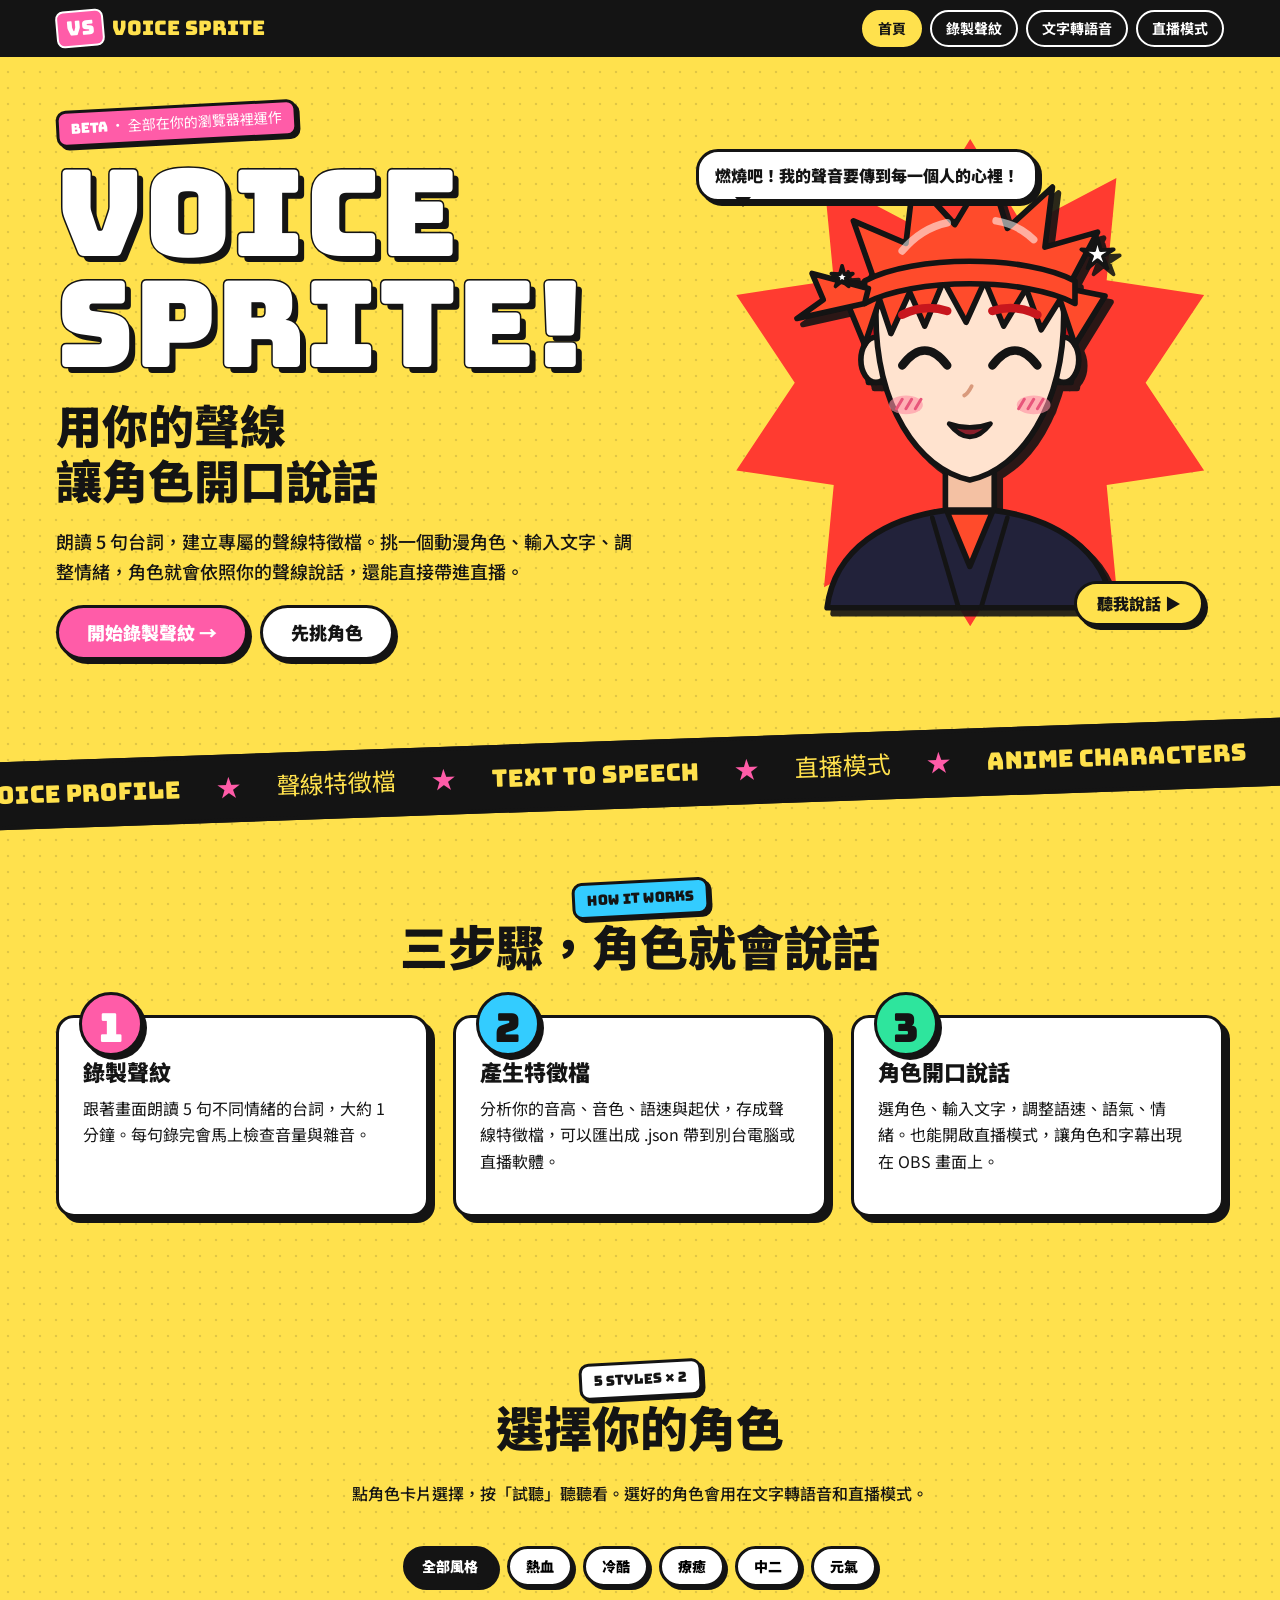
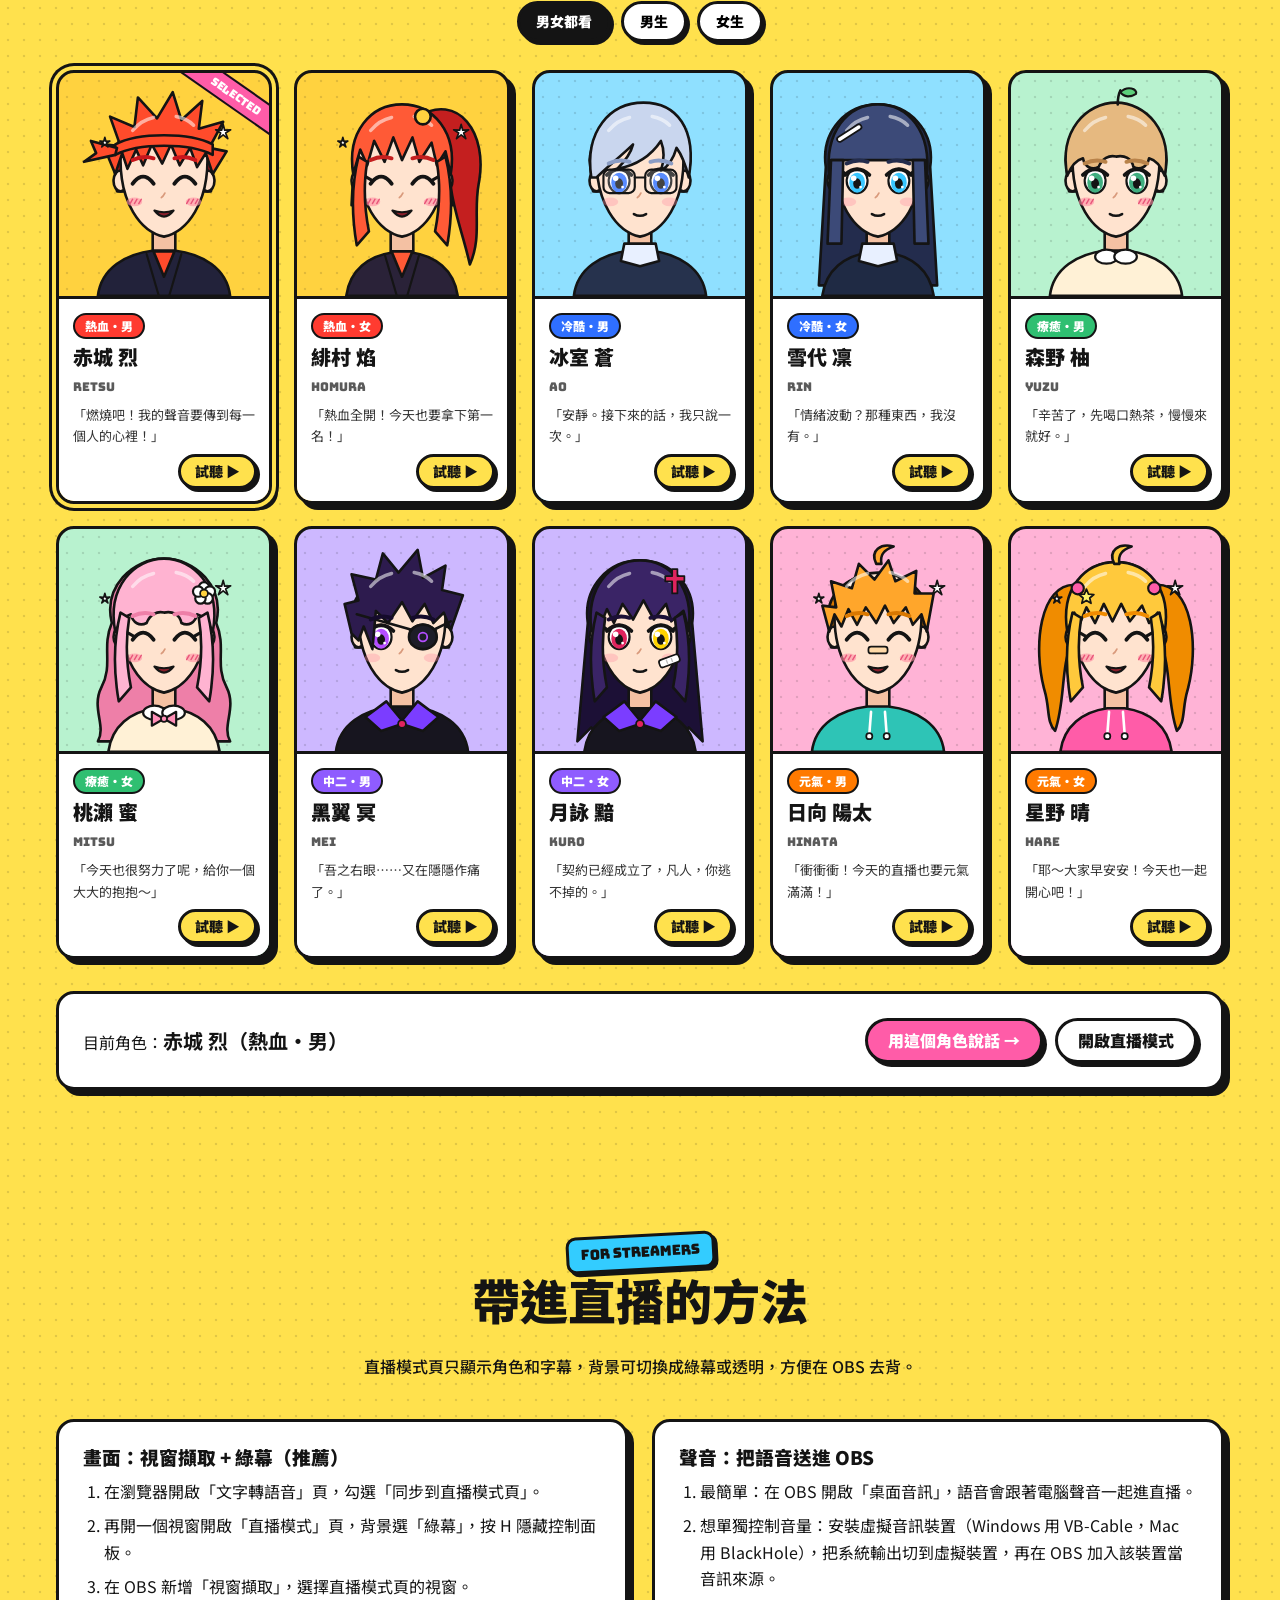
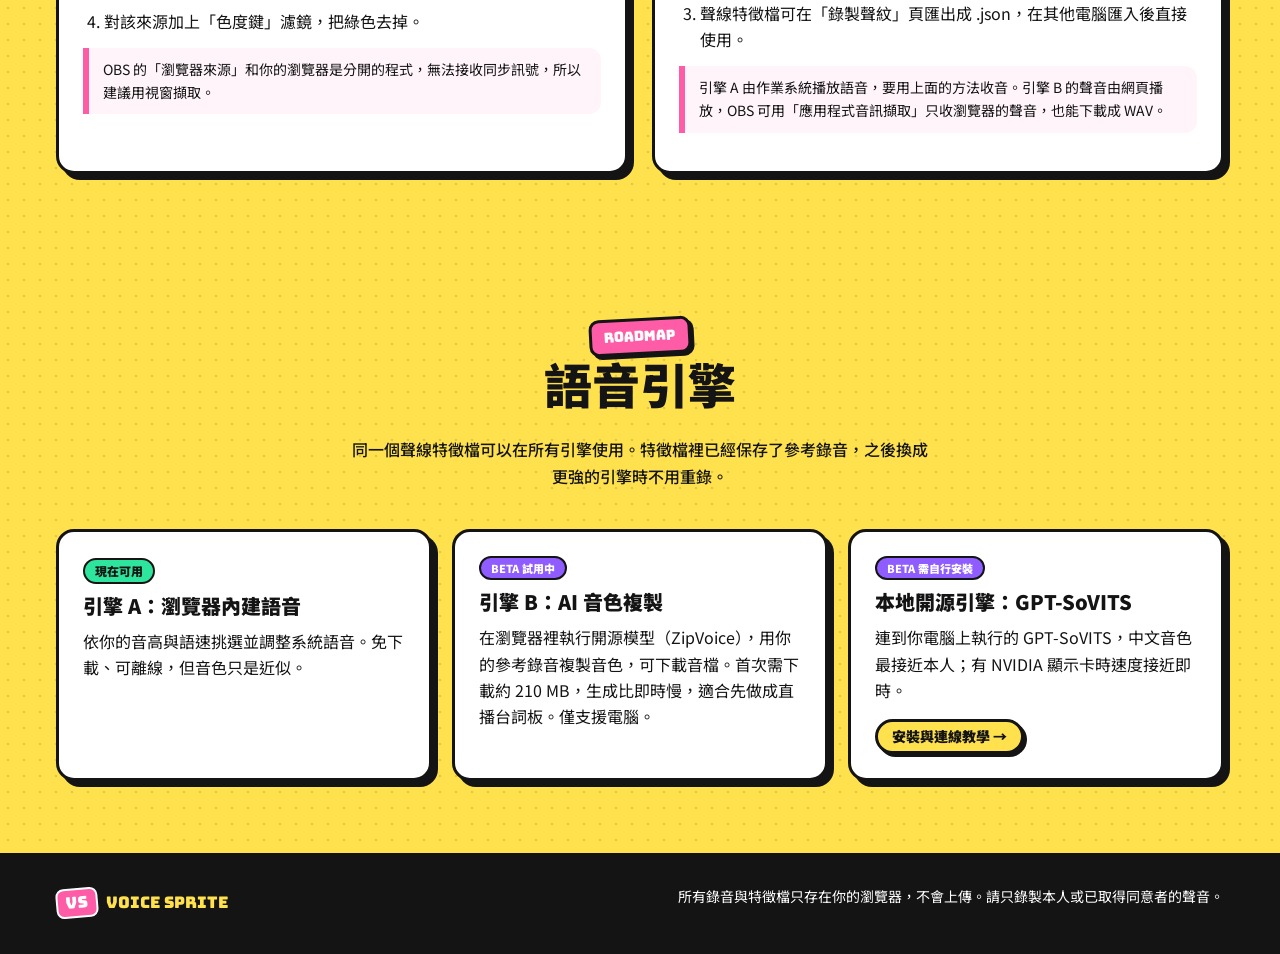
==== commit 84474a02: "Add local GPT-SoVITS engine with bridge program and setup guide - tools/voicesprite-bridge.py: stdli" ====
--- a/index.html
+++ b/index.html
@@ -152,9 +152,10 @@
             <p>在瀏覽器裡執行開源模型（ZipVoice），用你的參考錄音複製音色，可下載音檔。首次需下載約 210 MB，生成比即時慢，適合先做成直播台詞板。僅支援電腦。</p>
           </article>
           <article class="card engine-card reveal">
-            <span class="tag tag-soon">即將推出</span>
-            <h3>本地開源引擎</h3>
-            <p>連到你電腦上執行的 GPT-SoVITS、CosyVoice 等開源模型，中文音色最接近本人。</p>
+            <span class="tag tag-beta">BETA 需自行安裝</span>
+            <h3>本地開源引擎：GPT-SoVITS</h3>
+            <p>連到你電腦上執行的 GPT-SoVITS，中文音色最接近本人；有 NVIDIA 顯示卡時速度接近即時。</p>
+            <a class="btn btn-sm btn-yellow" href="local-setup.html">安裝與連線教學 →</a>
           </article>
         </div>
       </div>
--- a/css/style.css
+++ b/css/style.css
@@ -262,6 +262,35 @@
 .board-state.ok { color: #0f7a48; }
 .board-row .btn-row { gap: 8px; }
 
+/* ---------- Local engine setup ---------- */
+.setup-block { margin-bottom: 24px; }
+.flow { display: flex; flex-wrap: wrap; align-items: center; gap: 10px; }
+.flow-box { flex: 1 1 160px; display: grid; gap: 2px; padding: 12px 14px; border: 3px solid var(--ink); border-radius: 14px; background: var(--paper); }
+.flow-box span { font-size: 13px; color: var(--muted); }
+.flow-arrow { font-family: var(--font-display); font-size: 24px; }
+.req-table { width: 100%; border-collapse: collapse; }
+.req-table th, .req-table td { text-align: left; vertical-align: top; padding: 8px 10px; border-bottom: 2px dashed #ddd; }
+.req-table th { white-space: nowrap; width: 1%; }
+.os-tabs { margin-bottom: 16px; }
+.steps-list { padding-left: 1.4em; margin: 0; }
+.steps-list li { margin-bottom: 14px; }
+pre.cmd { position: relative; background: var(--ink); color: #e9ffe0; border-radius: 12px; padding: 12px 70px 12px 14px; margin: 8px 0; overflow-x: auto; font-size: 14px; line-height: 1.6; }
+pre.cmd .copy-btn { position: absolute; top: 8px; right: 8px; padding: 2px 10px; font-size: 12px; box-shadow: none; }
+code { font-family: ui-monospace, SFMono-Regular, Menlo, Consolas, monospace; font-size: .92em; }
+:not(pre) > code { background: #fff3b0; padding: 1px 5px; border-radius: 6px; }
+.dl-list { display: grid; gap: 10px; justify-items: start; margin: 12px 0; }
+.dl-list .btn { white-space: normal; text-align: left; }
+.check-list { list-style: none; padding: 0; margin: 16px 0 8px; display: grid; gap: 8px; }
+.check-list li { display: flex; align-items: center; gap: 10px; font-weight: 700; }
+.check-list .dot { width: 18px; height: 18px; border-radius: 50%; border: 3px solid var(--ink); background: #fff; flex: none; }
+.check-list li.running .dot { background: var(--yellow); animation: pulse 1s infinite; }
+.check-list li.ok .dot { background: var(--green); }
+.check-list li.fail .dot { background: var(--red); }
+.faq details { border-bottom: 2px dashed #ddd; padding: 10px 0; }
+.faq summary { font-weight: 900; cursor: pointer; }
+.faq details ul, .faq details p { margin: 8px 0 0; }
+.local-panel .field { margin-bottom: 10px; }
+
 /* ---------- Live page ---------- */
 body.live { min-height: 100vh; overflow: hidden; background: transparent; }
 body.live.bg-green { background: #00ff00; }
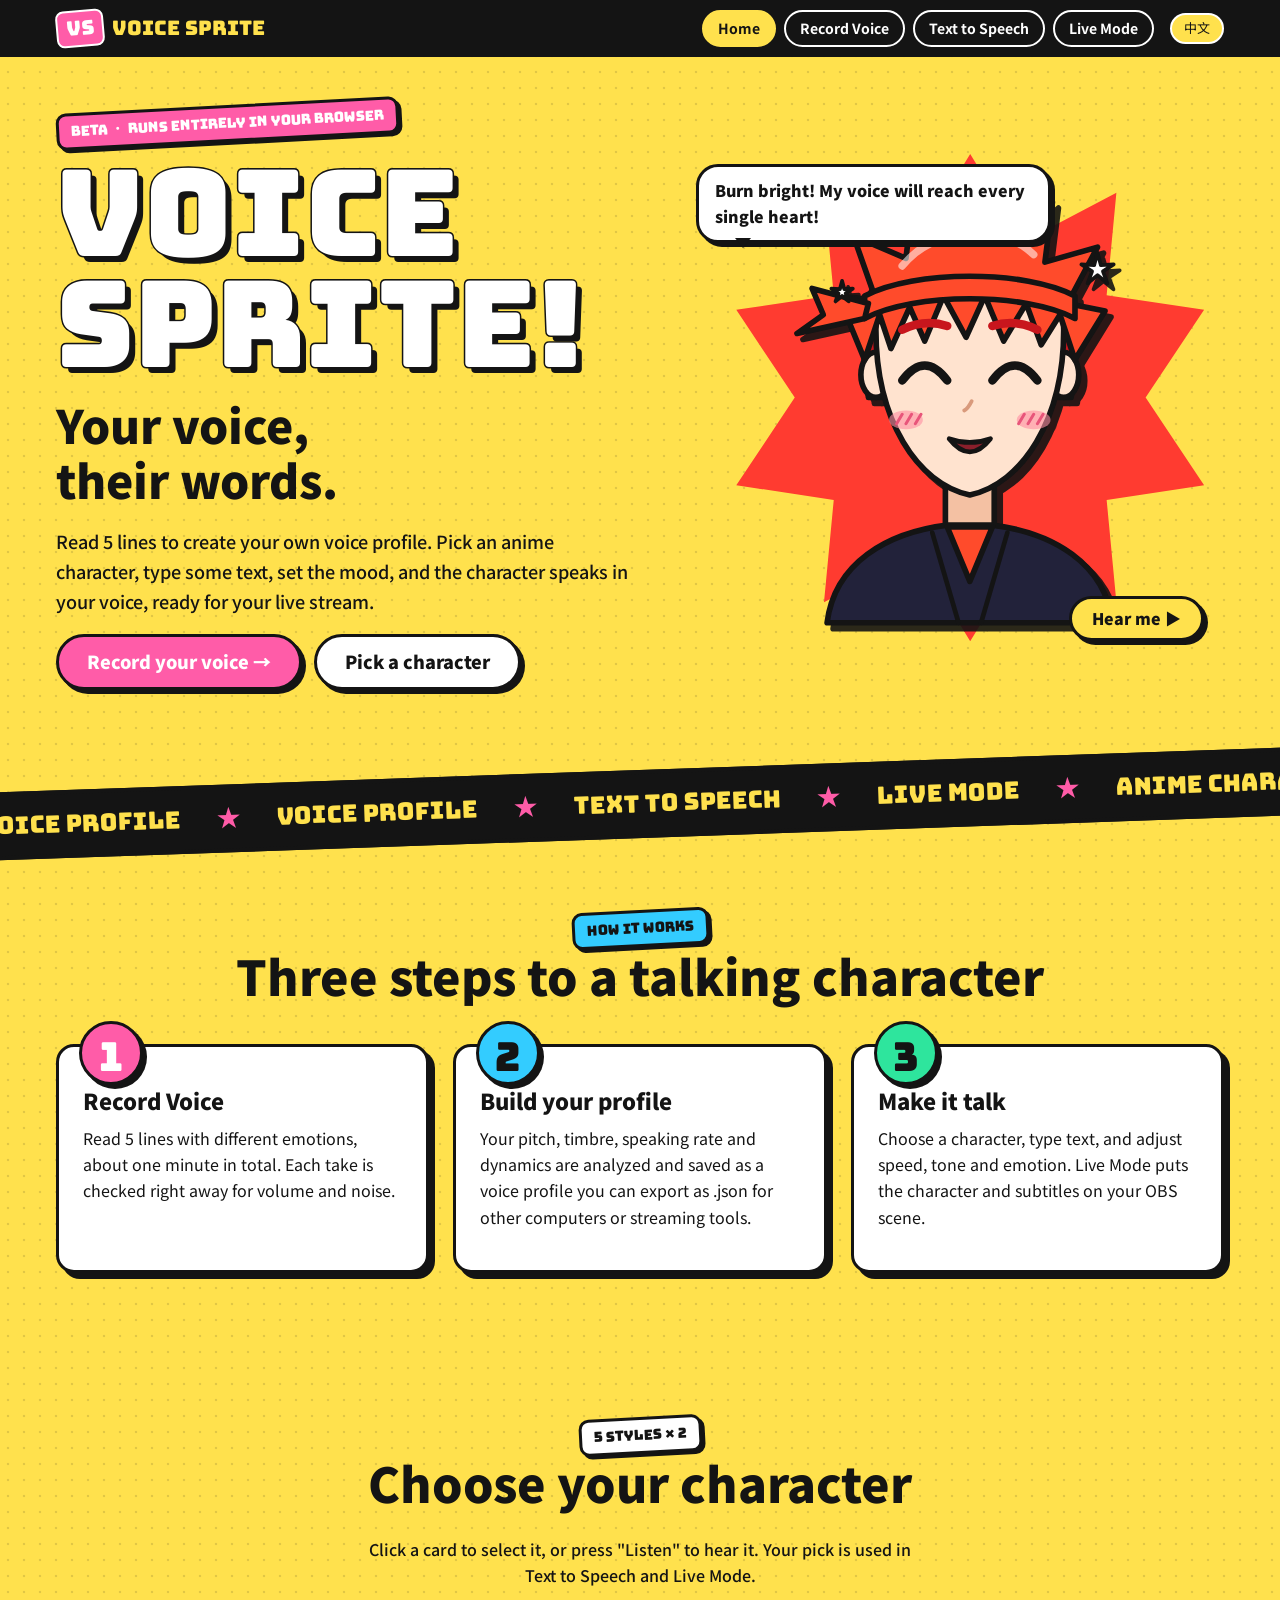
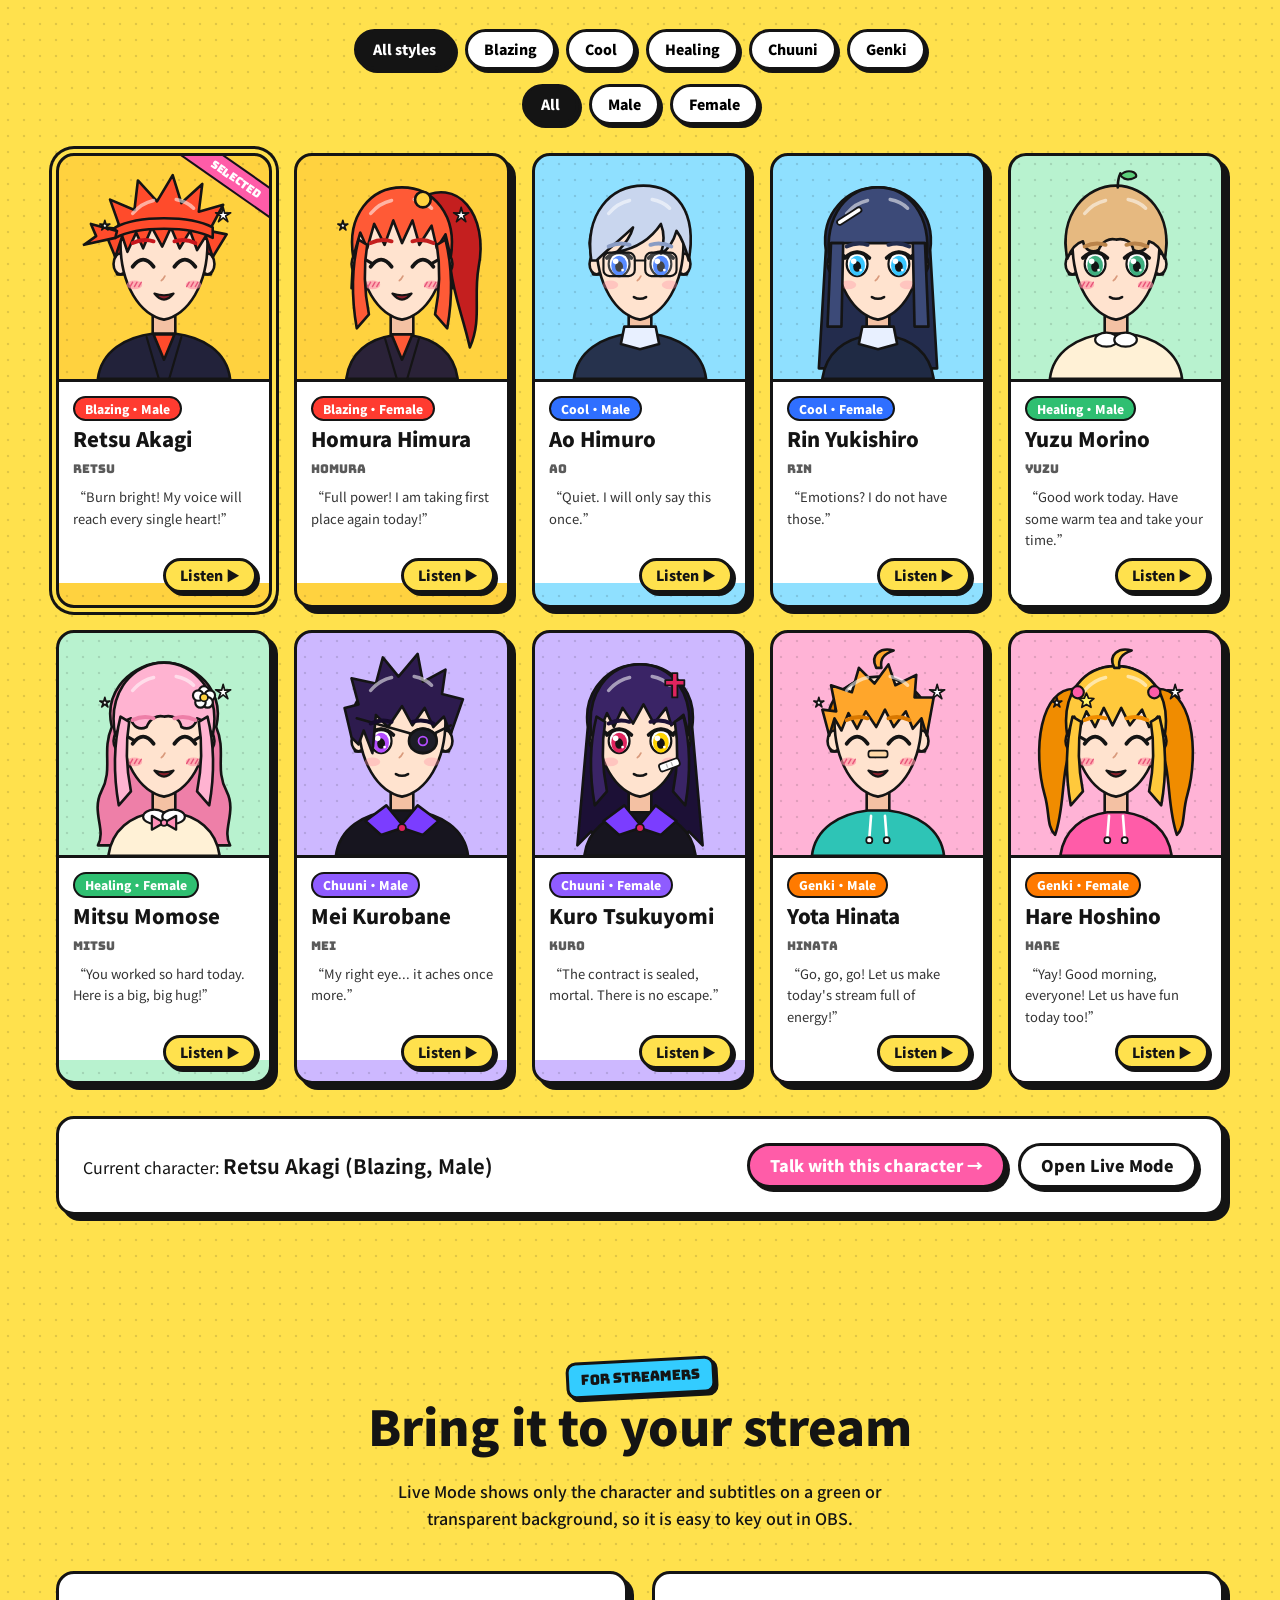
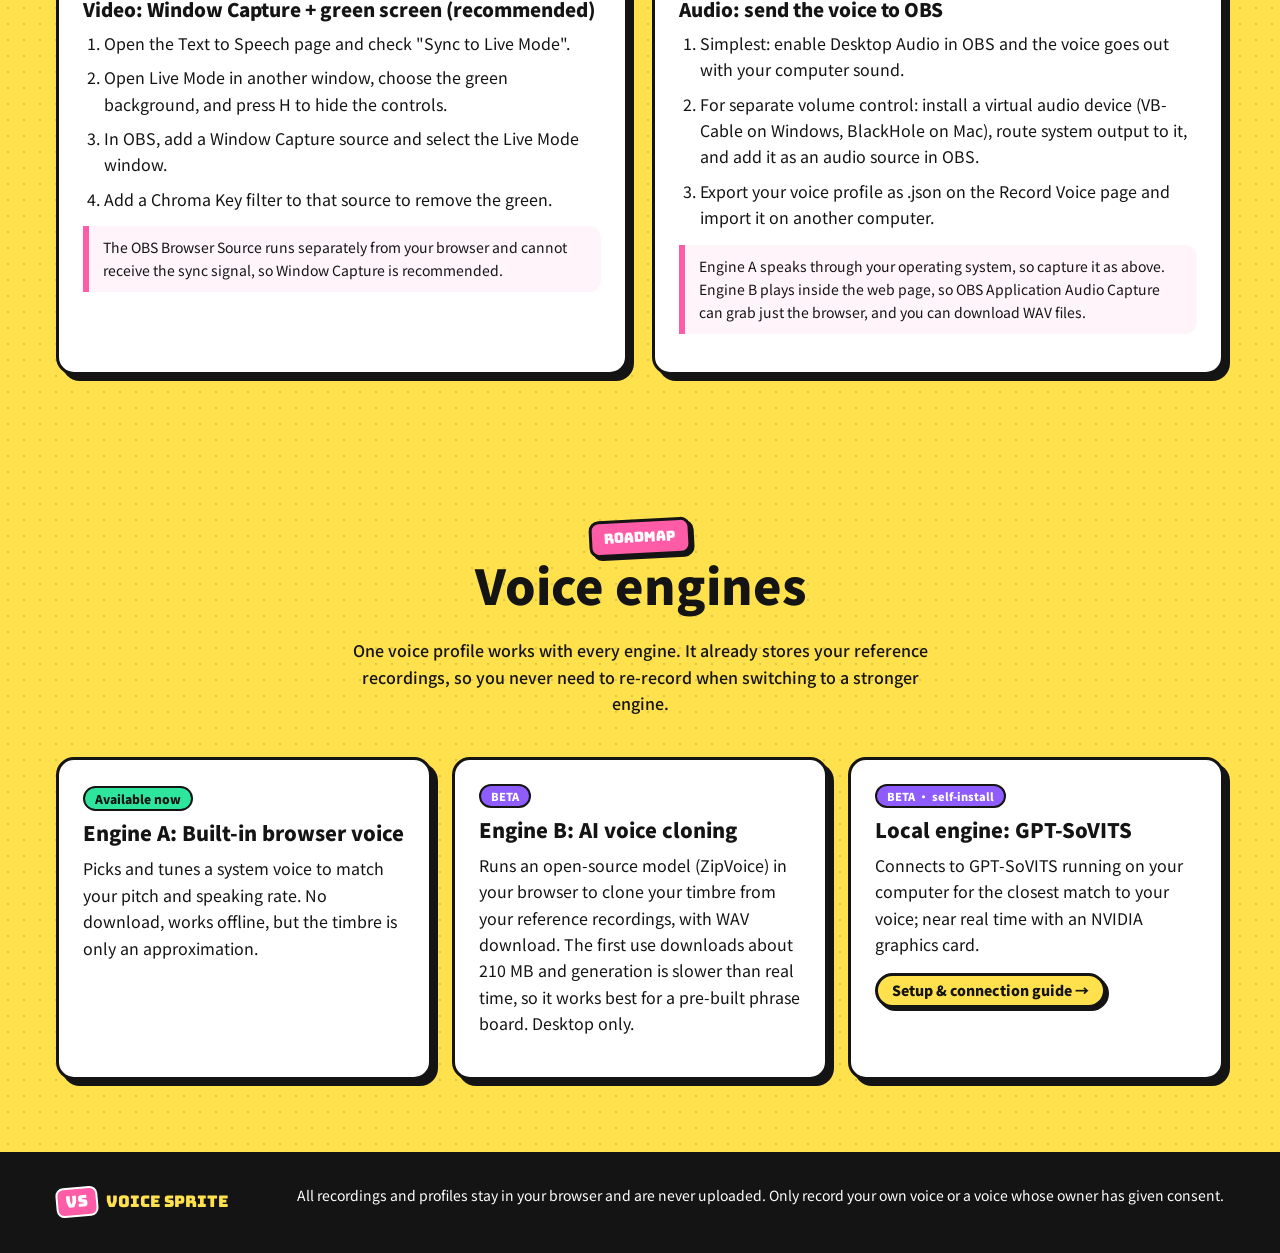
==== commit 3a5ded8b: "Add English version with a language toggle, and a Back button in Live Mode - js/i18n.js + js/i18n-en" ====
--- a/index.html
+++ b/index.html
@@ -9,7 +9,7 @@
   <link rel="preconnect" href="https://fonts.googleapis.com">
   <link rel="preconnect" href="https://fonts.gstatic.com" crossorigin>
   <link href="https://fonts.googleapis.com/css2?family=Bungee&family=Noto+Sans+TC:wght@500;700;900&display=swap" rel="stylesheet">
-  <link rel="stylesheet" href="css/style.css">
+  <link rel="stylesheet" href="css/style.css?v=20261003-1701">
   <script>document.documentElement.classList.add('js');</script>
 </head>
 <body data-page="home">
@@ -32,7 +32,7 @@
           <p class="sticker sticker-pink">BETA ・ 全部在你的瀏覽器裡運作</p>
           <h1 class="hero-title">
             <span class="en">VOICE<br>SPRITE!</span>
-            <span class="zh">用你的聲線<br>讓角色開口說話</span>
+            <span class="zh" data-i18n-html="heroTitle">用你的聲線<br>讓角色開口說話</span>
           </h1>
           <p class="lead">朗讀 5 句台詞，建立專屬的聲線特徵檔。挑一個動漫角色、輸入文字、調整情緒，角色就會依照你的聲線說話，還能直接帶進直播。</p>
           <div class="btn-row">
@@ -169,11 +169,13 @@
     </div>
   </footer>
 
-  <script src="js/app.js"></script>
-  <script src="js/characters.js"></script>
-  <script src="js/profile-store.js"></script>
-  <script src="js/engines/engine-a-webspeech.js"></script>
-  <script src="js/index.js"></script>
+  <script src="js/i18n-en.js?v=20261003-1701"></script>
+  <script src="js/i18n.js?v=20261003-1701"></script>
+  <script src="js/app.js?v=20261003-1701"></script>
+  <script src="js/characters.js?v=20261003-1701"></script>
+  <script src="js/profile-store.js?v=20261003-1701"></script>
+  <script src="js/engines/engine-a-webspeech.js?v=20261003-1701"></script>
+  <script src="js/index.js?v=20261003-1701"></script>
   <script>
   /* 檔案不完整時（例如直接在壓縮檔裡打開、只傳了 html），顯示說明而不是空白頁 */
   (function () {
@@ -184,13 +186,14 @@
     d.setAttribute('role', 'alert');
     d.style.cssText = 'position:fixed;inset:0;z-index:9999;background:#fffbe0;color:#141414;font:16px/1.8 system-ui,sans-serif;padding:24px;overflow:auto';
     d.innerHTML = '<div style="max-width:640px;margin:0 auto">' +
-      '<h1 style="font-size:24px;margin:0 0 12px">網站檔案不完整，無法正常顯示</h1>' +
+      '<h1 style="font-size:24px;margin:0 0 12px">網站檔案不完整，無法正常顯示<br><small>Website files are incomplete</small></h1>' +
       '<p>這個網頁需要和 <b>css</b>、<b>js</b>、<b>images</b> 三個資料夾放在一起才能運作，目前讀不到它們。</p>' +
       '<ol>' +
       '<li>如果收到的是壓縮檔（.zip），請先按右鍵「<b>全部解壓縮</b>」，再打開解壓後資料夾裡的 index.html。不要直接在壓縮檔裡點開。</li>' +
       '<li>確認 index.html 旁邊有 css、js、images 三個資料夾。用 LINE 等通訊軟體傳檔時，資料夾常會不見，請改傳整個壓縮檔。</li>' +
       '<li><b>最推薦</b>：請對方直接打開網站的 GitHub Pages 網址。錄製聲紋也只有網址版能使用麥克風。</li>' +
-      '</ol></div>';
+      '</ol>' +
+      '<p lang="en" style="margin-top:20px;border-top:2px dashed #ccc;padding-top:12px">This page needs the <b>css</b>, <b>js</b> and <b>images</b> folders next to it. If you received a .zip file, extract it first and then open index.html. The easiest way is to open the official site: https://singwillychen.github.io/voicesprite/</p></div>';
     document.body.appendChild(d);
   })();
   </script>
--- a/css/style.css
+++ b/css/style.css
@@ -41,6 +41,7 @@
 /* ---------- Header ---------- */
 .site-header { position: sticky; top: 0; z-index: 50; background: var(--ink); color: #fff; }
 .site-header .inner { max-width: 1200px; margin: 0 auto; padding: 10px 16px; display: flex; align-items: center; gap: 16px; justify-content: space-between; }
+.site-nav { margin-left: auto; }
 .logo { font-family: var(--font-display); font-size: 20px; color: var(--yellow); text-decoration: none; display: flex; align-items: center; gap: 8px; white-space: nowrap; }
 .logo span { background: var(--pink); color: #fff; padding: 0 8px; border: 2px solid #fff; border-radius: 8px; transform: rotate(-5deg); display: inline-block; }
 .site-nav { display: flex; gap: 8px; overflow-x: auto; scrollbar-width: none; }
@@ -48,6 +49,11 @@
 .site-nav a { color: #fff; text-decoration: none; font-weight: 700; padding: 5px 14px; border: 2px solid #fff; border-radius: 999px; font-size: 14px; white-space: nowrap; transition: background .15s, color .15s; }
 .site-nav a:hover { background: #fff; color: var(--ink); }
 .site-nav a[aria-current="page"] { background: var(--yellow); color: var(--ink); border-color: var(--yellow); }
+
+/* ---------- Language toggle ---------- */
+.lang-toggle { flex: none; font-family: var(--font-display); font-size: 13px; line-height: 1; padding: 7px 12px; color: var(--ink); background: var(--yellow); border: 2px solid #fff; border-radius: 999px; cursor: pointer; transition: transform .12s; }
+.lang-toggle:hover { transform: rotate(-4deg) scale(1.05); }
+.live-topbar .lang-toggle { border-color: var(--ink); box-shadow: 3px 3px 0 var(--ink); padding: 8px 12px; }
 
 /* ---------- Buttons ---------- */
 .btn {
@@ -223,12 +229,13 @@
 .controls h2 { font-size: 20px; margin-bottom: 12px; }
 .ctl-block { padding-bottom: 18px; margin-bottom: 18px; border-bottom: 3px dashed #ddd; }
 .ctl-block:last-child { border-bottom: 0; margin-bottom: 0; padding-bottom: 0; }
-.engine-list { display: grid; grid-template-columns: repeat(3, 1fr); gap: 10px; }
+.engine-list { display: grid; grid-template-columns: repeat(3, minmax(0, 1fr)); gap: 10px; }
 .engine-opt { position: relative; display: grid; gap: 4px; padding: 10px 12px; border: 3px solid var(--ink); border-radius: 14px; cursor: pointer; background: #fff; font-size: 13px; }
 .engine-opt input { position: absolute; opacity: 0; pointer-events: none; }
 .engine-opt .engine-name { font-weight: 900; font-size: 14px; }
 .engine-opt:has(input:checked) { background: var(--yellow); box-shadow: var(--shadow-sm); }
 .engine-opt.is-disabled { opacity: .55; cursor: not-allowed; background: #f3f3f3; }
+.engine-opt .tag { white-space: normal; } /* 不支援原因可能是長句 */
 .engine-opt:has(input:focus-visible) { outline: 3px dashed var(--ink); outline-offset: 3px; }
 .char-strip { display: flex; gap: 8px; overflow-x: auto; padding: 4px 4px 10px; }
 .char-mini { flex: none; width: 64px; padding: 4px 4px 0; border: 3px solid var(--ink); border-radius: 12px; background: var(--mini-bg, #fff); cursor: pointer; }
@@ -301,10 +308,10 @@
 .live-char { width: min(70vh, 90vw); margin-bottom: -2vh; }
 .live-sub { position: fixed; left: 50%; bottom: 6vh; transform: translateX(-50%); width: min(1000px, 92vw); text-align: center; font-weight: 900; font-size: clamp(22px, 4.2vh, 44px); color: #fff; -webkit-text-stroke: 6px var(--ink); paint-order: stroke fill; line-height: 1.35; pointer-events: none; }
 .live-sub:empty { display: none; }
-.live-toggle { position: fixed; top: 16px; right: 16px; z-index: 20; }
+.live-topbar { position: fixed; top: 16px; right: 16px; z-index: 20; display: flex; gap: 8px; align-items: center; }
 .live-controls { position: fixed; top: 70px; right: 16px; z-index: 20; width: min(360px, calc(100vw - 32px)); max-height: calc(100vh - 90px); overflow-y: auto; padding: 18px; }
 .live-controls h2 { font-size: 18px; }
-body.no-controls .live-toggle, body.no-controls .live-controls { display: none; }
+body.no-controls .live-topbar, body.no-controls .live-controls { display: none; }
 .sync-status { font-size: 13px; color: var(--muted); }
 .live-board { display: grid; gap: 6px; margin-bottom: 16px; }
 .live-board button { display: flex; gap: 8px; align-items: center; width: 100%; text-align: left; font: inherit; font-size: 14px; font-weight: 700; padding: 6px 10px; border: 2px solid var(--ink); border-radius: 10px; background: #fff; cursor: pointer; }
@@ -355,8 +362,9 @@
 @media (max-width: 600px) {
   .section { padding: 56px 0; }
   .card { padding: 18px; }
-  .site-header .inner { flex-direction: column; align-items: stretch; gap: 8px; }
-  .engine-list, .sliders { grid-template-columns: 1fr; }
+  .site-header .inner { flex-wrap: wrap; gap: 8px; }
+  .site-nav { order: 3; flex-basis: 100%; }
+  .engine-list, .sliders { grid-template-columns: minmax(0, 1fr); }
   .char-grid { grid-template-columns: repeat(2, 1fr); gap: 14px; }
   .char-meta { padding: 10px 10px 50px; }
   .char-meta h3 { font-size: 17px; }
